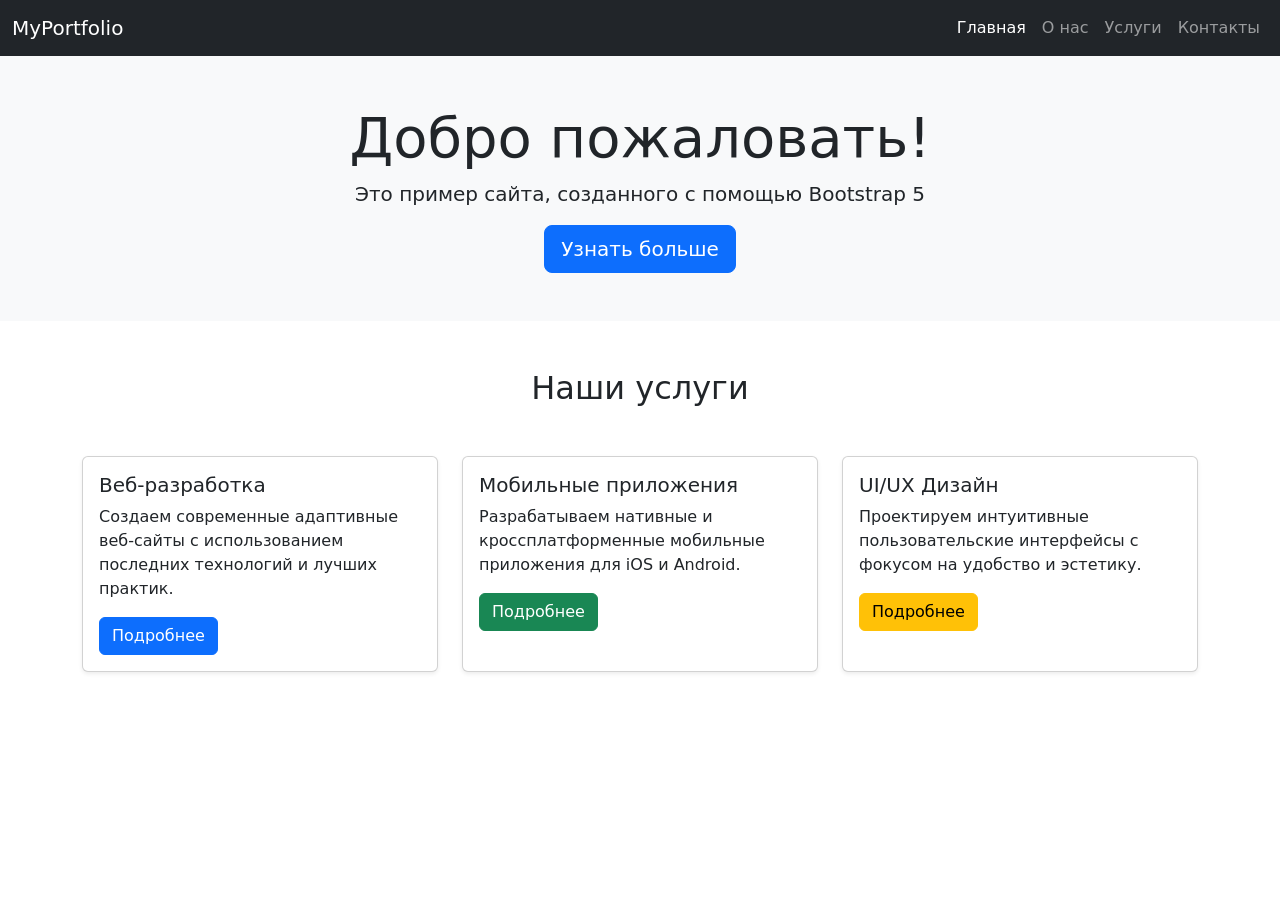
==== index.html @ 94fbfe16 "Step 5: Bootstrap cards component" ====
<!DOCTYPE html>
<html lang="ru">
<head>
    <meta charset="UTF-8">
    <meta name="viewport" content="width=device-width, initial-scale=1.0">
    <title>Bootstrap Lab - Леонтьев</title>
    
    <link href="https://cdn.jsdelivr.net/npm/bootstrap@5.3.8/dist/css/bootstrap.min.css" 
          rel="stylesheet" 
          integrity="sha384-sRlI4kxlLFvY47J16cr9ZwB07vP4J8+LH7qKQnuqkuIavNWLzeN8tE5YbujZqLJB" 
          crossorigin="anonymous" />

    <link rel="stylesheet" href="custom.css" />
</head>
<body>
    <nav class="navbar navbar-expand-lg navbar-dark bg-dark">
        <div class="container-fluid">
            <a class="navbar-brand" href="#">MyPortfolio</a>
          
            <button class="navbar-toggler" type="button" data-bs-toggle="collapse" 
                    data-bs-target="#navbarNav" aria-controls="navbarNav" 
                    aria-expanded="false" aria-label="Toggle navigation">
                <span class="navbar-toggler-icon"></span>
            </button>
            
            <div class="collapse navbar-collapse" id="navbarNav">
                <ul class="navbar-nav ms-auto">
                    <li class="nav-item">
                        <a class="nav-link active" href="#home">Главная</a>
                    </li>
                    <li class="nav-item">
                        <a class="nav-link" href="#about">О нас</a>
                    </li>
                    <li class="nav-item">
                        <a class="nav-link" href="#services">Услуги</a>
                    </li>
                    <li class="nav-item">
                        <a class="nav-link" href="#contact">Контакты</a>
                    </li>
                </ul>
            </div>
        </div>
    </nav>
    
    <div class="container-fluid bg-light py-5" id="home">
        <div class="container text-center">
            <h1 class="display-4">Добро пожаловать!</h1>
            <p class="lead">Это пример сайта, созданного с помощью Bootstrap 5</p>
            <button class="btn btn-primary btn-lg">Узнать больше</button>
        </div>
    </div>

    <div class="container my-5" id="services">
        <h2 class="text-center mb-5">Наши услуги</h2>
        <div class="row g-4">
            <div class="col-12 col-md-6 col-lg-4">
                <div class="card h-100 shadow-sm">
                    <div class="card-body">
                        <h5 class="card-title">Веб-разработка</h5>
                        <p class="card-text">
                            Создаем современные адаптивные веб-сайты с использованием последних технологий и лучших практик.
                        </p>
                        <a href="#" class="btn btn-primary">Подробнее</a>
                    </div>
                </div>
            </div>
            
            <div class="col-12 col-md-6 col-lg-4">
                <div class="card h-100 shadow-sm">
                    <div class="card-body">
                        <h5 class="card-title">Мобильные приложения</h5>
                        <p class="card-text">
                            Разрабатываем нативные и кроссплатформенные мобильные приложения для iOS и Android.
                        </p>
                        <a href="#" class="btn btn-success">Подробнее</a>
                    </div>
                </div>
            </div>
            
            <div class="col-12 col-md-6 col-lg-4">
                <div class="card h-100 shadow-sm">
                    <div class="card-body">
                        <h5 class="card-title">UI/UX Дизайн</h5>
                        <p class="card-text">
                            Проектируем интуитивные пользовательские интерфейсы с фокусом на удобство и эстетику.
                        </p>
                        <a href="#" class="btn btn-warning">Подробнее</a>
                    </div>
                </div>
            </div>
        </div>
    </div>

    <script src="https://cdn.jsdelivr.net/npm/bootstrap@5.3.8/dist/js/bootstrap.bundle.min.js" 
            integrity="sha384-FKyoEForCGlyvwx9Hj09JcYn3nv7wiPVlz7YyWJvWCxK/BmnVDxM+D2scQbITxI" 
            crossorigin="anonymous"></script>
</body>
</html>
---- custom.css ----
.card {
    transition: transform 0.3s ease;
}
.card:hover {
    transform: scale(1.05);
}
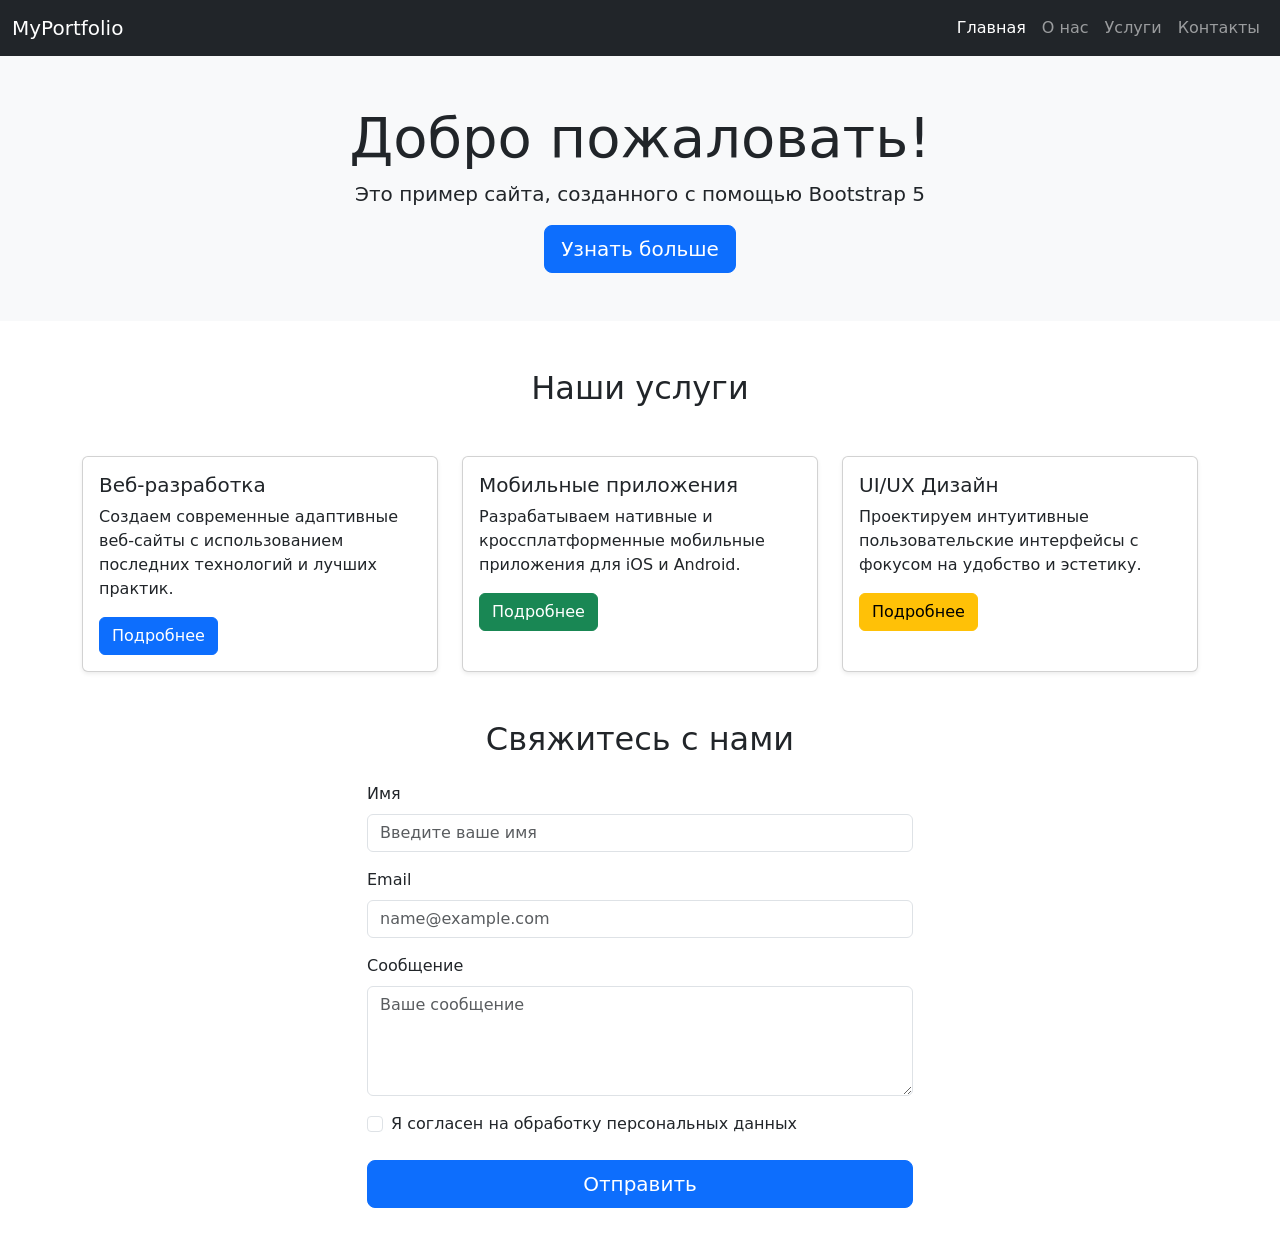
==== commit 8b4a7f63: "Step 6: Bootstrap forms with validation" ====
--- a/index.html
+++ b/index.html
@@ -9,14 +9,15 @@
           rel="stylesheet" 
           integrity="sha384-sRlI4kxlLFvY47J16cr9ZwB07vP4J8+LH7qKQnuqkuIavNWLzeN8tE5YbujZqLJB" 
           crossorigin="anonymous" />
-
+    
     <link rel="stylesheet" href="custom.css" />
 </head>
 <body>
+
     <nav class="navbar navbar-expand-lg navbar-dark bg-dark">
         <div class="container-fluid">
             <a class="navbar-brand" href="#">MyPortfolio</a>
-          
+            
             <button class="navbar-toggler" type="button" data-bs-toggle="collapse" 
                     data-bs-target="#navbarNav" aria-controls="navbarNav" 
                     aria-expanded="false" aria-label="Toggle navigation">
@@ -91,8 +92,78 @@
         </div>
     </div>
 
+    <div class="container my-5" id="contact">
+        <div class="row justify-content-center">
+            <div class="col-lg-6">
+                <h2 class="text-center mb-4">Свяжитесь с нами</h2>
+                <form id="contactForm" class="needs-validation" novalidate>
+                    <div class="mb-3">
+                        <label for="name" class="form-label">Имя</label>
+                        <input type="text" class="form-control" id="name" 
+                               placeholder="Введите ваше имя" required>
+                        <div class="invalid-feedback">
+                            Пожалуйста, введите ваше имя
+                        </div>
+                    </div>
+                    
+                    <div class="mb-3">
+                        <label for="email" class="form-label">Email</label>
+                        <input type="email" class="form-control" id="email" 
+                               placeholder="name@example.com" required>
+                        <div class="invalid-feedback">
+                            Пожалуйста, введите корректный email
+                        </div>
+                    </div>
+                    
+                    <div class="mb-3">
+                        <label for="message" class="form-label">Сообщение</label>
+                        <textarea class="form-control" id="message" rows="4" 
+                                  placeholder="Ваше сообщение" required></textarea>
+                        <div class="invalid-feedback">
+                            Пожалуйста, введите сообщение
+                        </div>
+                    </div>
+                    
+                    <div class="mb-4 form-check">
+                        <input type="checkbox" class="form-check-input" id="consent" required>
+                        <label class="form-check-label" for="consent">
+                            Я согласен на обработку персональных данных
+                        </label>
+                        <div class="invalid-feedback">
+                            Необходимо дать согласие
+                        </div>
+                    </div>
+
+                    <div class="d-grid">
+                        <button type="submit" class="btn btn-primary btn-lg">Отправить</button>
+                    </div>
+                </form>
+            </div>
+        </div>
+    </div>
+
     <script src="https://cdn.jsdelivr.net/npm/bootstrap@5.3.8/dist/js/bootstrap.bundle.min.js" 
             integrity="sha384-FKyoEForCGlyvwx9Hj09JcYn3nv7wiPVlz7YyWJvWCxK/BmnVDxM+D2scQbITxI" 
             crossorigin="anonymous"></script>
+    
+    <script>
+        (function() {
+            'use strict';
+            const form = document.getElementById('contactForm');
+            
+            form.addEventListener('submit', function(event) {
+                if (!form.checkValidity()) {
+                    event.preventDefault();
+                    event.stopPropagation();
+                } else {
+                    event.preventDefault();
+                    alert("Форма успешно отправлена!");
+                    form.reset();
+                    form.classList.remove("was-validated");
+                }
+                form.classList.add("was-validated");
+            }, false);
+        })();
+    </script>
 </body>
 </html>
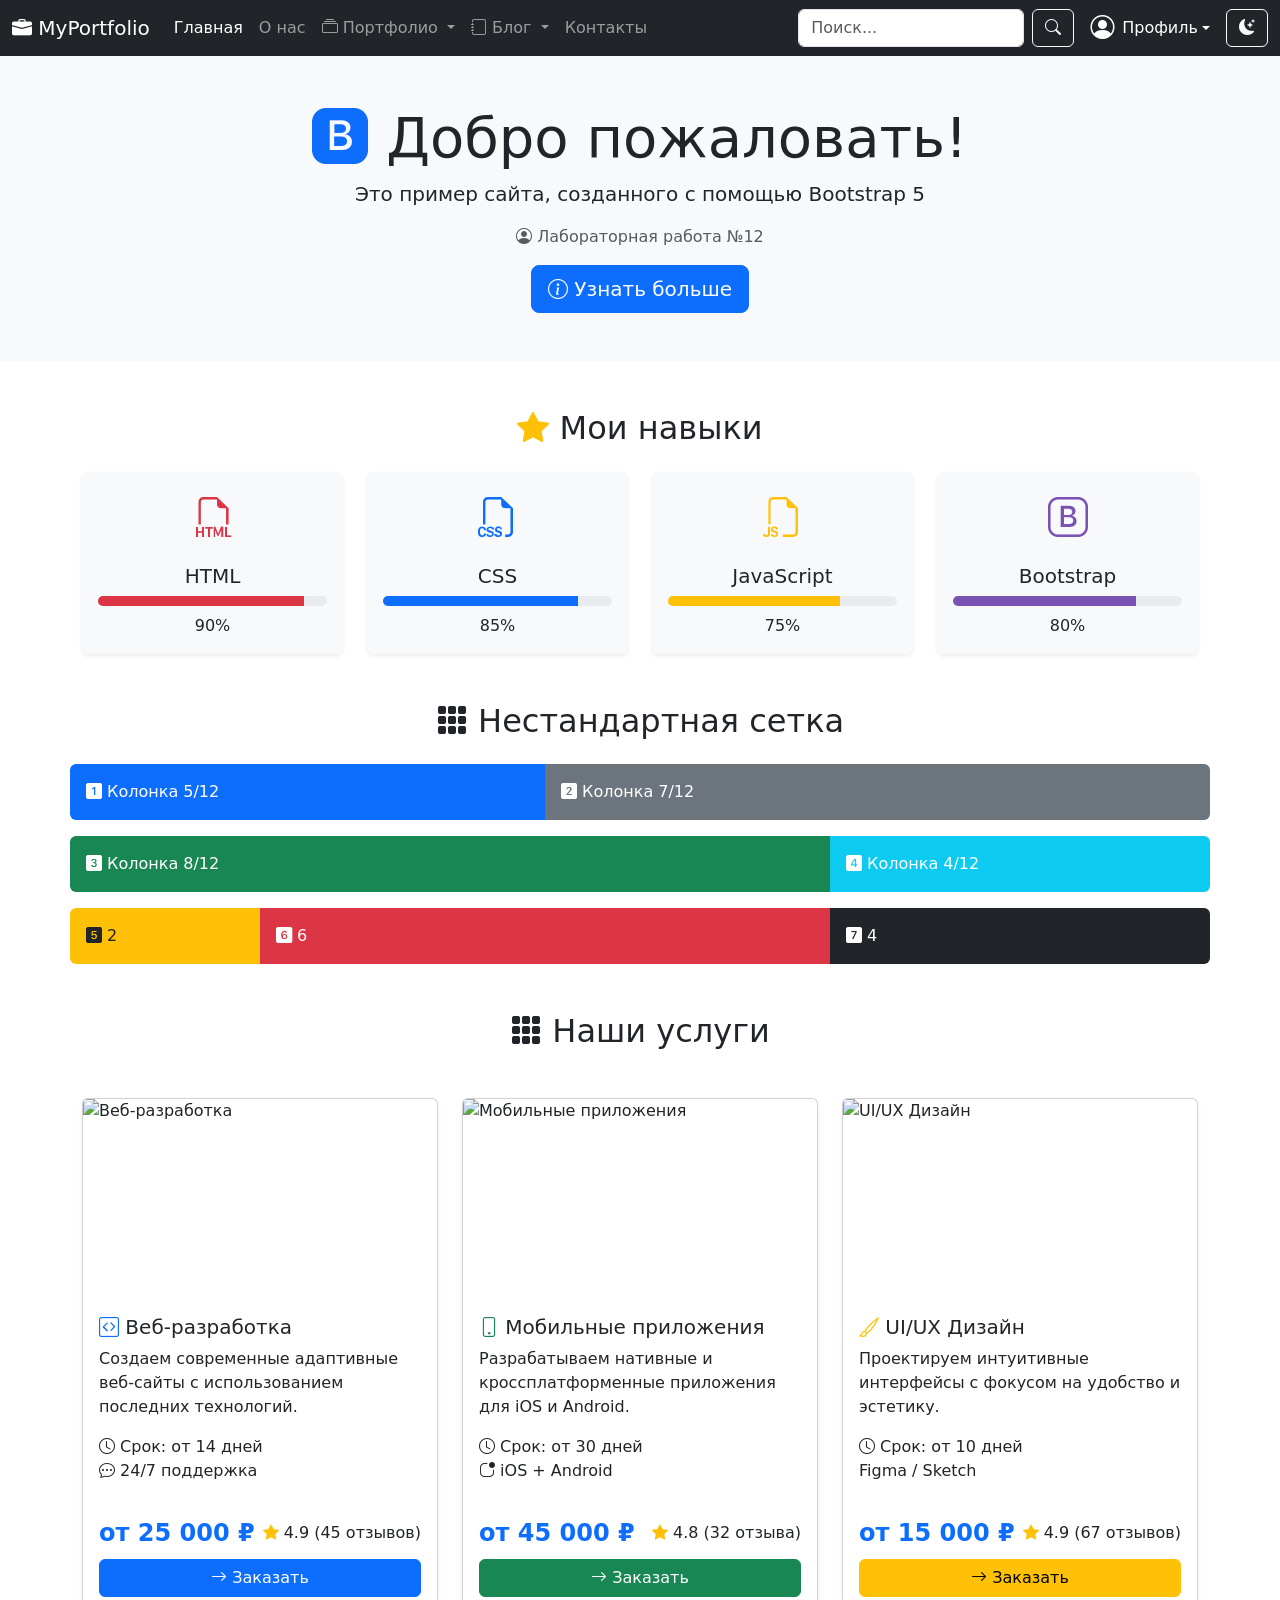
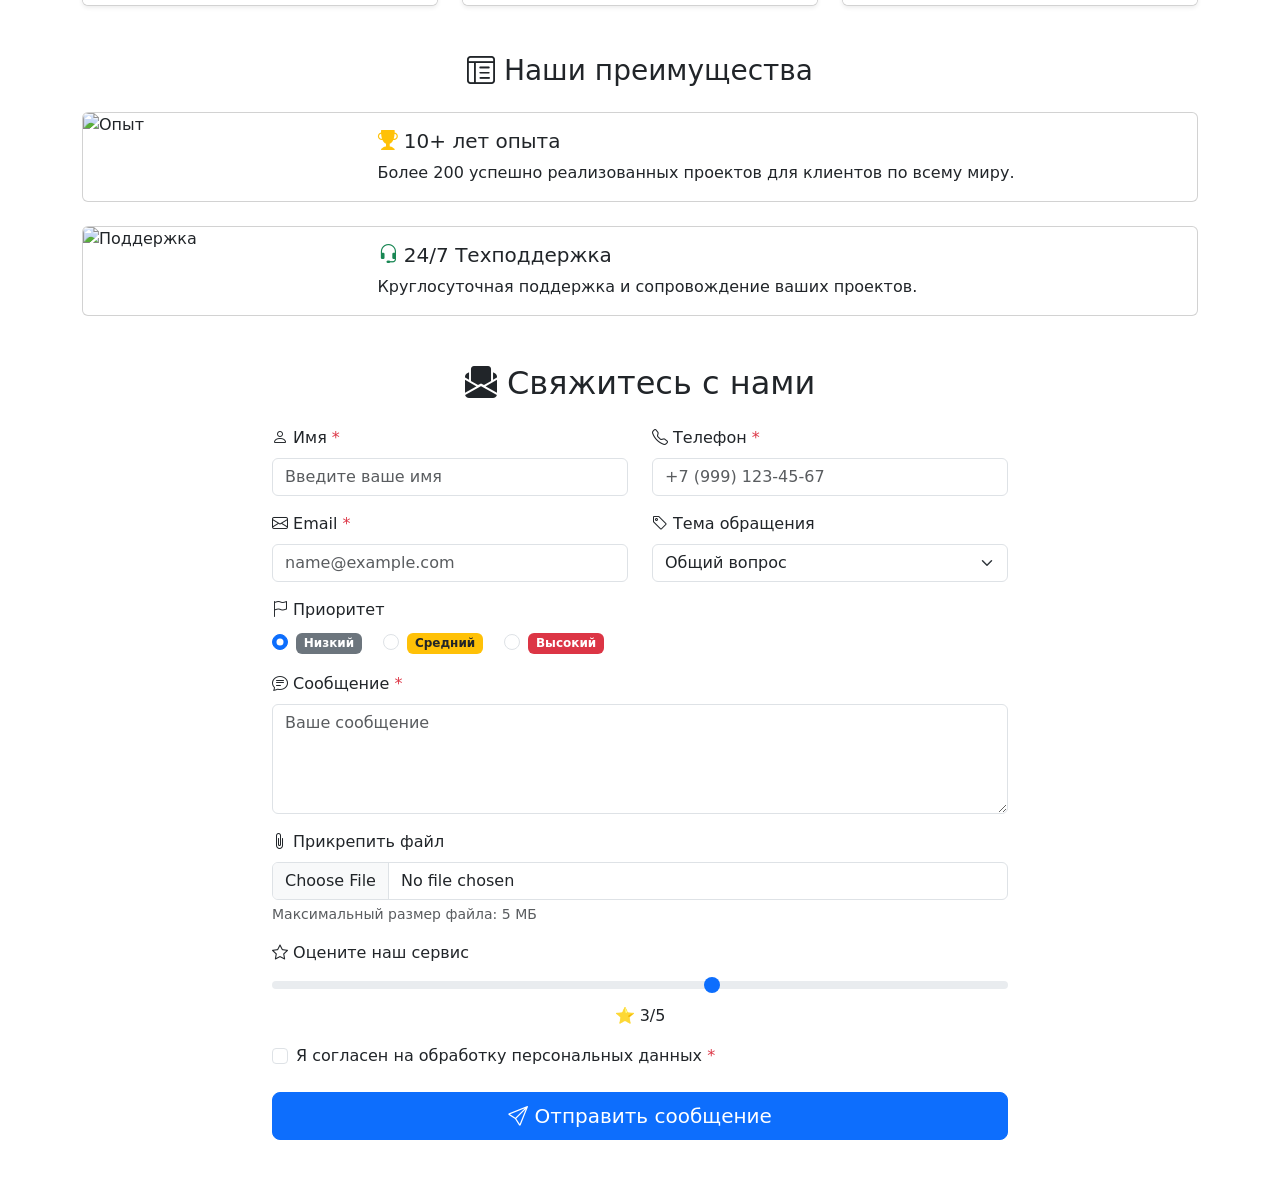
==== commit 8f06feff: "Completed Lab: Bootstrap 5 Framework" ====
--- a/index.html
+++ b/index.html
@@ -3,20 +3,25 @@
 <head>
     <meta charset="UTF-8">
     <meta name="viewport" content="width=device-width, initial-scale=1.0">
-    <title>Bootstrap Lab - Леонтьев</title>
+    <title>Bootstrap Lab </title>
     
     <link href="https://cdn.jsdelivr.net/npm/bootstrap@5.3.8/dist/css/bootstrap.min.css" 
           rel="stylesheet" 
           integrity="sha384-sRlI4kxlLFvY47J16cr9ZwB07vP4J8+LH7qKQnuqkuIavNWLzeN8tE5YbujZqLJB" 
           crossorigin="anonymous" />
     
+
+    <link rel="stylesheet" href="https://cdn.jsdelivr.net/npm/bootstrap-icons@1.11.3/font/bootstrap-icons.min.css">
+    
+
     <link rel="stylesheet" href="custom.css" />
 </head>
 <body>
-
     <nav class="navbar navbar-expand-lg navbar-dark bg-dark">
         <div class="container-fluid">
-            <a class="navbar-brand" href="#">MyPortfolio</a>
+            <a class="navbar-brand" href="#">
+                <i class="bi bi-briefcase-fill"></i> MyPortfolio
+            </a>
             
             <button class="navbar-toggler" type="button" data-bs-toggle="collapse" 
                     data-bs-target="#navbarNav" aria-controls="navbarNav" 
@@ -25,117 +30,451 @@
             </button>
             
             <div class="collapse navbar-collapse" id="navbarNav">
-                <ul class="navbar-nav ms-auto">
+                <ul class="navbar-nav me-auto">
                     <li class="nav-item">
                         <a class="nav-link active" href="#home">Главная</a>
                     </li>
                     <li class="nav-item">
                         <a class="nav-link" href="#about">О нас</a>
                     </li>
-                    <li class="nav-item">
-                        <a class="nav-link" href="#services">Услуги</a>
+                    
+                    <li class="nav-item dropdown">
+                        <a class="nav-link dropdown-toggle" href="#" id="portfolioDropdown" 
+                           role="button" data-bs-toggle="dropdown" aria-expanded="false">
+                            <i class="bi bi-collection"></i> Портфолио
+                        </a>
+                        <ul class="dropdown-menu" aria-labelledby="portfolioDropdown">
+                            <li><a class="dropdown-item" href="#"><i class="bi bi-browser-chrome"></i> Веб-сайты</a></li>
+                            <li><a class="dropdown-item" href="#"><i class="bi bi-phone"></i> Приложения</a></li>
+                            <li><a class="dropdown-item" href="#"><i class="bi bi-palette"></i> Дизайн</a></li>
+                        </ul>
                     </li>
+
+                    <li class="nav-item dropdown">
+                        <a class="nav-link dropdown-toggle" href="#" id="blogDropdown" 
+                           role="button" data-bs-toggle="dropdown" aria-expanded="false">
+                            <i class="bi bi-journal"></i> Блог
+                        </a>
+                        <ul class="dropdown-menu" aria-labelledby="blogDropdown">
+                            <li><a class="dropdown-item" href="#"><i class="bi bi-newspaper"></i> Новости</a></li>
+                            <li><a class="dropdown-item" href="#"><i class="bi bi-file-text"></i> Статьи</a></li>
+                            <li><a class="dropdown-item" href="#"><i class="bi bi-youtube"></i> Туториалы</a></li>
+                        </ul>
+                    </li>
+                    
                     <li class="nav-item">
                         <a class="nav-link" href="#contact">Контакты</a>
                     </li>
                 </ul>
+                
+                <form class="d-flex me-3" role="search">
+                    <input class="form-control me-2" type="search" placeholder="Поиск..." aria-label="Search">
+                    <button class="btn btn-outline-light" type="submit">
+                        <i class="bi bi-search"></i>
+                    </button>
+                </form>
+                
+                <div class="dropdown">
+                    <a href="#" class="d-flex align-items-center text-white text-decoration-none dropdown-toggle" 
+                       data-bs-toggle="dropdown" aria-expanded="false">
+                        <i class="bi bi-person-circle fs-4"></i>
+                        <span class="ms-2">Профиль</span>
+                    </a>
+                    <ul class="dropdown-menu dropdown-menu-end">
+                        <li><a class="dropdown-item" href="#"><i class="bi bi-person"></i> Мой профиль</a></li>
+                        <li><a class="dropdown-item" href="#"><i class="bi bi-gear"></i> Настройки</a></li>
+                        <li><hr class="dropdown-divider"></li>
+                        <li><a class="dropdown-item" href="#"><i class="bi bi-box-arrow-right"></i> Выход</a></li>
+                    </ul>
+                </div>
+                
+                <button id="themeToggle" class="btn btn-outline-light ms-3">
+                    <i class="bi bi-moon-stars-fill"></i>
+                </button>
             </div>
         </div>
     </nav>
     
     <div class="container-fluid bg-light py-5" id="home">
         <div class="container text-center">
-            <h1 class="display-4">Добро пожаловать!</h1>
+            <h1 class="display-4">
+                <i class="bi bi-bootstrap-fill text-primary"></i> 
+                Добро пожаловать!
+            </h1>
             <p class="lead">Это пример сайта, созданного с помощью Bootstrap 5</p>
-            <button class="btn btn-primary btn-lg">Узнать больше</button>
+            <p class="text-muted">
+                <i class="bi bi-person-circle"></i> 
+                Лабораторная работа №12
+            </p>
+            <button class="btn btn-primary btn-lg">
+                <i class="bi bi-info-circle"></i> Узнать больше
+            </button>
         </div>
     </div>
 
+    <div class="container my-5">
+        <h2 class="text-center mb-4">
+            <i class="bi bi-star-fill text-warning"></i> 
+            Мои навыки
+        </h2>
+        <div class="row text-center g-4">
+            <div class="col-12 col-sm-6 col-md-3">
+                <div class="card h-100 shadow-sm border-0 bg-light">
+                    <div class="card-body">
+                        <i class="bi bi-filetype-html fs-1 text-danger"></i>
+                        <h5 class="card-title mt-3">HTML</h5>
+                        <div class="progress mb-2" style="height: 10px;">
+                            <div class="progress-bar bg-danger" style="width: 90%"></div>
+                        </div>
+                        <p class="card-text">90%</p>
+                    </div>
+                </div>
+            </div>
+            <div class="col-12 col-sm-6 col-md-3">
+                <div class="card h-100 shadow-sm border-0 bg-light">
+                    <div class="card-body">
+                        <i class="bi bi-filetype-css fs-1 text-primary"></i>
+                        <h5 class="card-title mt-3">CSS</h5>
+                        <div class="progress mb-2" style="height: 10px;">
+                            <div class="progress-bar bg-primary" style="width: 85%"></div>
+                        </div>
+                        <p class="card-text">85%</p>
+                    </div>
+                </div>
+            </div>
+            <div class="col-12 col-sm-6 col-md-3">
+                <div class="card h-100 shadow-sm border-0 bg-light">
+                    <div class="card-body">
+                        <i class="bi bi-filetype-js fs-1 text-warning"></i>
+                        <h5 class="card-title mt-3">JavaScript</h5>
+                        <div class="progress mb-2" style="height: 10px;">
+                            <div class="progress-bar bg-warning" style="width: 75%"></div>
+                        </div>
+                        <p class="card-text">75%</p>
+                    </div>
+                </div>
+            </div>
+            <div class="col-12 col-sm-6 col-md-3">
+                <div class="card h-100 shadow-sm border-0 bg-light">
+                    <div class="card-body">
+                        <i class="bi bi-bootstrap fs-1" style="color: #7952b3;"></i>
+                        <h5 class="card-title mt-3">Bootstrap</h5>
+                        <div class="progress mb-2" style="height: 10px;">
+                            <div class="progress-bar" style="width: 80%; background-color: #7952b3;"></div>
+                        </div>
+                        <p class="card-text">80%</p>
+                    </div>
+                </div>
+            </div>
+        </div>
+    </div>
+
+    <div class="container my-5">
+        <h2 class="text-center mb-4">
+            <i class="bi bi-grid-3x3-gap-fill"></i> 
+            Нестандартная сетка
+        </h2>
+        
+        <div class="row mb-3">
+            <div class="col-5 bg-primary text-white p-3 rounded-start">
+                <i class="bi bi-1-square-fill"></i> Колонка 5/12
+            </div>
+            <div class="col-7 bg-secondary text-white p-3 rounded-end">
+                <i class="bi bi-2-square-fill"></i> Колонка 7/12
+            </div>
+        </div>
+        
+        <div class="row mb-3">
+            <div class="col-8 bg-success text-white p-3 rounded-start">
+                <i class="bi bi-3-square-fill"></i> Колонка 8/12
+            </div>
+            <div class="col-4 bg-info text-white p-3 rounded-end">
+                <i class="bi bi-4-square-fill"></i> Колонка 4/12
+            </div>
+        </div>
+        
+        <div class="row">
+            <div class="col-2 bg-warning text-dark p-3 rounded-start">
+                <i class="bi bi-5-square-fill"></i> 2
+            </div>
+            <div class="col-6 bg-danger text-white p-3">
+                <i class="bi bi-6-square-fill"></i> 6
+            </div>
+            <div class="col-4 bg-dark text-white p-3 rounded-end">
+                <i class="bi bi-7-square-fill"></i> 4
+            </div>
+        </div>
+    </div>
+
     <div class="container my-5" id="services">
-        <h2 class="text-center mb-5">Наши услуги</h2>
+        <h2 class="text-center mb-5">
+            <i class="bi bi-grid-3x3-gap-fill"></i> Наши услуги
+        </h2>
         <div class="row g-4">
             <div class="col-12 col-md-6 col-lg-4">
-                <div class="card h-100 shadow-sm">
-                    <div class="card-body">
-                        <h5 class="card-title">Веб-разработка</h5>
+                <div class="card h-100 shadow-sm hover-card">
+                    <img src="https://placeholder.apptor.studio/400/200/webdev.png" 
+                         class="card-img-top zoom-img" 
+                         alt="Веб-разработка">
+                    <div class="card-body">
+                        <h5 class="card-title">
+                            <i class="bi bi-code-square text-primary"></i> Веб-разработка
+                        </h5>
                         <p class="card-text">
-                            Создаем современные адаптивные веб-сайты с использованием последних технологий и лучших практик.
+                            Создаем современные адаптивные веб-сайты с использованием последних технологий.
                         </p>
-                        <a href="#" class="btn btn-primary">Подробнее</a>
+                        <div class="mb-2">
+                            <i class="bi bi-clock"></i> Срок: от 14 дней
+                            <br>
+                            <i class="bi bi-chat-dots"></i> 24/7 поддержка
+                        </div>
+                    </div>
+                    <div class="card-footer bg-white border-top-0">
+                        <div class="d-flex justify-content-between align-items-center">
+                            <span class="fs-4 fw-bold text-primary">от 25 000 ₽</span>
+                            <span><i class="bi bi-star-fill text-warning"></i> 4.9 (45 отзывов)</span>
+                        </div>
+                        <button class="btn btn-primary w-100 mt-2">
+                            <i class="bi bi-arrow-right"></i> Заказать
+                        </button>
                     </div>
                 </div>
             </div>
             
             <div class="col-12 col-md-6 col-lg-4">
-                <div class="card h-100 shadow-sm">
-                    <div class="card-body">
-                        <h5 class="card-title">Мобильные приложения</h5>
+                <div class="card h-100 shadow-sm hover-card">
+                    <img src="https://placeholder.apptor.studio/400/200/mobile.png" 
+                         class="card-img-top zoom-img" 
+                         alt="Мобильные приложения">
+                    <div class="card-body">
+                        <h5 class="card-title">
+                            <i class="bi bi-phone text-success"></i> Мобильные приложения
+                        </h5>
                         <p class="card-text">
-                            Разрабатываем нативные и кроссплатформенные мобильные приложения для iOS и Android.
+                            Разрабатываем нативные и кроссплатформенные приложения для iOS и Android.
                         </p>
-                        <a href="#" class="btn btn-success">Подробнее</a>
+                        <div class="mb-2">
+                            <i class="bi bi-clock"></i> Срок: от 30 дней
+                            <br>
+                            <i class="bi bi-app-indicator"></i> iOS + Android
+                        </div>
+                    </div>
+                    <div class="card-footer bg-white border-top-0">
+                        <div class="d-flex justify-content-between align-items-center">
+                            <span class="fs-4 fw-bold text-primary">от 45 000 ₽</span>
+                            <span><i class="bi bi-star-fill text-warning"></i> 4.8 (32 отзыва)</span>
+                        </div>
+                        <button class="btn btn-success w-100 mt-2">
+                            <i class="bi bi-arrow-right"></i> Заказать
+                        </button>
                     </div>
                 </div>
             </div>
             
             <div class="col-12 col-md-6 col-lg-4">
-                <div class="card h-100 shadow-sm">
-                    <div class="card-body">
-                        <h5 class="card-title">UI/UX Дизайн</h5>
+                <div class="card h-100 shadow-sm hover-card">
+                    <img src="https://placeholder.apptor.studio/400/200/design.png" 
+                         class="card-img-top zoom-img" 
+                         alt="UI/UX Дизайн">
+                    <div class="card-body">
+                        <h5 class="card-title">
+                            <i class="bi bi-brush text-warning"></i> UI/UX Дизайн
+                        </h5>
                         <p class="card-text">
-                            Проектируем интуитивные пользовательские интерфейсы с фокусом на удобство и эстетику.
+                            Проектируем интуитивные интерфейсы с фокусом на удобство и эстетику.
                         </p>
-                        <a href="#" class="btn btn-warning">Подробнее</a>
+                        <div class="mb-2">
+                            <i class="bi bi-clock"></i> Срок: от 10 дней
+                            <br>
+                            <i class="bi bi-figma"></i> Figma / Sketch
+                        </div>
+                    </div>
+                    <div class="card-footer bg-white border-top-0">
+                        <div class="d-flex justify-content-between align-items-center">
+                            <span class="fs-4 fw-bold text-primary">от 15 000 ₽</span>
+                            <span><i class="bi bi-star-fill text-warning"></i> 4.9 (67 отзывов)</span>
+                        </div>
+                        <button class="btn btn-warning w-100 mt-2">
+                            <i class="bi bi-arrow-right"></i> Заказать
+                        </button>
                     </div>
                 </div>
             </div>
         </div>
     </div>
-
+    
+    <div class="container my-5">
+        <h3 class="text-center mb-4">
+            <i class="bi bi-layout-text-window-reverse"></i> Наши преимущества
+        </h3>
+        <div class="row g-4">
+            <div class="col-12">
+                <div class="card horizontal-card">
+                    <div class="row g-0">
+                        <div class="col-md-3">
+                            <img src="https://placeholder.apptor.studio/300/200/experience.png" 
+                                 class="img-fluid rounded-start h-100 object-fit-cover" 
+                                 alt="Опыт"
+                                 style="object-fit: cover; height: 100%;">
+                        </div>
+                        <div class="col-md-9">
+                            <div class="card-body">
+                                <h5 class="card-title"><i class="bi bi-trophy-fill text-warning"></i> 10+ лет опыта</h5>
+                                <p class="card-text">Более 200 успешно реализованных проектов для клиентов по всему миру.</p>
+                            </div>
+                        </div>
+                    </div>
+                </div>
+            </div>
+            <div class="col-12">
+                <div class="card horizontal-card">
+                    <div class="row g-0">
+                        <div class="col-md-3">
+                            <img src="https://placeholder.apptor.studio/300/200/support.png" 
+                                 class="img-fluid rounded-start h-100 object-fit-cover" 
+                                 alt="Поддержка"
+                                 style="object-fit: cover; height: 100%;">
+                        </div>
+                        <div class="col-md-9">
+                            <div class="card-body">
+                                <h5 class="card-title"><i class="bi bi-headset text-success"></i> 24/7 Техподдержка</h5>
+                                <p class="card-text">Круглосуточная поддержка и сопровождение ваших проектов.</p>
+                            </div>
+                        </div>
+                    </div>
+                </div>
+            </div>
+        </div>
+    </div>
     <div class="container my-5" id="contact">
         <div class="row justify-content-center">
-            <div class="col-lg-6">
-                <h2 class="text-center mb-4">Свяжитесь с нами</h2>
+            <div class="col-lg-8">
+                <h2 class="text-center mb-4">
+                    <i class="bi bi-envelope-paper-fill"></i> Свяжитесь с нами
+                </h2>
                 <form id="contactForm" class="needs-validation" novalidate>
+                    <div class="row">
+                        <div class="col-md-6 mb-3">
+                            <label for="name" class="form-label">
+                                <i class="bi bi-person"></i> Имя <span class="text-danger">*</span>
+                            </label>
+                            <input type="text" class="form-control" id="name" 
+                                   placeholder="Введите ваше имя" required>
+                            <div class="invalid-feedback" id="nameError">
+                                Имя должно содержать не менее 2 символов
+                            </div>
+                        </div>
+                        
+                        <div class="col-md-6 mb-3">
+                            <label for="phone" class="form-label">
+                                <i class="bi bi-telephone"></i> Телефон <span class="text-danger">*</span>
+                            </label>
+                            <input type="tel" class="form-control" id="phone" 
+                                   placeholder="+7 (999) 123-45-67" required>
+                            <div class="invalid-feedback" id="phoneError">
+                                Введите корректный номер телефона
+                            </div>
+                        </div>
+                    </div>
+                    
+                    <div class="row">
+                        <div class="col-md-6 mb-3">
+                            <label for="email" class="form-label">
+                                <i class="bi bi-envelope"></i> Email <span class="text-danger">*</span>
+                            </label>
+                            <input type="email" class="form-control" id="email" 
+                                   placeholder="name@example.com" required>
+                            <div class="invalid-feedback">
+                                Пожалуйста, введите корректный email
+                            </div>
+                        </div>
+                        
+                        <div class="col-md-6 mb-3">
+                            <label for="topic" class="form-label">
+                                <i class="bi bi-tag"></i> Тема обращения
+                            </label>
+                            <select class="form-select" id="topic">
+                                <option value="general">Общий вопрос</option>
+                                <option value="services">Услуги</option>
+                                <option value="support">Техподдержка</option>
+                                <option value="partnership">Сотрудничество</option>
+                            </select>
+                        </div>
+                    </div>
+                    
                     <div class="mb-3">
-                        <label for="name" class="form-label">Имя</label>
-                        <input type="text" class="form-control" id="name" 
-                               placeholder="Введите ваше имя" required>
-                        <div class="invalid-feedback">
-                            Пожалуйста, введите ваше имя
+                        <label class="form-label">
+                            <i class="bi bi-flag"></i> Приоритет
+                        </label>
+                        <div>
+                            <div class="form-check form-check-inline">
+                                <input class="form-check-input" type="radio" name="priority" 
+                                       id="priorityLow" value="low" checked>
+                                <label class="form-check-label" for="priorityLow">
+                                    <span class="badge bg-secondary">Низкий</span>
+                                </label>
+                            </div>
+                            <div class="form-check form-check-inline">
+                                <input class="form-check-input" type="radio" name="priority" 
+                                       id="priorityMedium" value="medium">
+                                <label class="form-check-label" for="priorityMedium">
+                                    <span class="badge bg-warning text-dark">Средний</span>
+                                </label>
+                            </div>
+                            <div class="form-check form-check-inline">
+                                <input class="form-check-input" type="radio" name="priority" 
+                                       id="priorityHigh" value="high">
+                                <label class="form-check-label" for="priorityHigh">
+                                    <span class="badge bg-danger">Высокий</span>
+                                </label>
+                            </div>
                         </div>
                     </div>
                     
                     <div class="mb-3">
-                        <label for="email" class="form-label">Email</label>
-                        <input type="email" class="form-control" id="email" 
-                               placeholder="name@example.com" required>
-                        <div class="invalid-feedback">
-                            Пожалуйста, введите корректный email
-                        </div>
-                    </div>
-                    
-                    <div class="mb-3">
-                        <label for="message" class="form-label">Сообщение</label>
+                        <label for="message" class="form-label">
+                            <i class="bi bi-chat-text"></i> Сообщение <span class="text-danger">*</span>
+                        </label>
                         <textarea class="form-control" id="message" rows="4" 
                                   placeholder="Ваше сообщение" required></textarea>
-                        <div class="invalid-feedback">
-                            Пожалуйста, введите сообщение
-                        </div>
+                        <div class="invalid-feedback" id="messageError">
+                            Пожалуйста, введите сообщение (не менее 10 символов)
+                        </div>
+                    </div>
+                    
+                    <div class="mb-3">
+                        <label for="file" class="form-label">
+                            <i class="bi bi-paperclip"></i> Прикрепить файл
+                        </label>
+                        <input type="file" class="form-control" id="file" accept=".jpg,.png,.pdf,.doc,.docx">
+                        <div class="form-text">Максимальный размер файла: 5 МБ</div>
+                        <div class="invalid-feedback" id="fileError">
+                            Файл слишком большой (макс. 5 МБ)
+                        </div>
+                    </div>
+                    
+                    <div class="mb-3">
+                        <label for="rating" class="form-label">
+                            <i class="bi bi-star"></i> Оцените наш сервис
+                        </label>
+                        <input type="range" class="form-range" id="rating" min="0" max="5" step="1" value="3">
+                        <div class="text-center" id="ratingValue">⭐ 3/5</div>
                     </div>
                     
                     <div class="mb-4 form-check">
                         <input type="checkbox" class="form-check-input" id="consent" required>
                         <label class="form-check-label" for="consent">
-                            Я согласен на обработку персональных данных
+                            Я согласен на обработку персональных данных <span class="text-danger">*</span>
                         </label>
                         <div class="invalid-feedback">
                             Необходимо дать согласие
                         </div>
                     </div>
-
+                    
                     <div class="d-grid">
-                        <button type="submit" class="btn btn-primary btn-lg">Отправить</button>
+                        <button type="submit" class="btn btn-primary btn-lg">
+                            <i class="bi bi-send"></i> Отправить сообщение
+                        </button>
                     </div>
                 </form>
             </div>
@@ -146,20 +485,95 @@
             integrity="sha384-FKyoEForCGlyvwx9Hj09JcYn3nv7wiPVlz7YyWJvWCxK/BmnVDxM+D2scQbITxI" 
             crossorigin="anonymous"></script>
     
+
     <script>
+
+        const themeToggle = document.getElementById('themeToggle');
+        const navbar = document.querySelector('.navbar');
+        
+        if (themeToggle) {
+            themeToggle.addEventListener('click', function() {
+                if (navbar.classList.contains('bg-dark')) {
+                    navbar.classList.remove('bg-dark', 'navbar-dark');
+                    navbar.classList.add('bg-light', 'navbar-light');
+                    themeToggle.innerHTML = '<i class="bi bi-sun-fill"></i>';
+                } else {
+                    navbar.classList.remove('bg-light', 'navbar-light');
+                    navbar.classList.add('bg-dark', 'navbar-dark');
+                    themeToggle.innerHTML = '<i class="bi bi-moon-stars-fill"></i>';
+                }
+            });
+        }
+        
+        const ratingInput = document.getElementById('rating');
+        const ratingValue = document.getElementById('ratingValue');
+        
+        if (ratingInput && ratingValue) {
+            ratingInput.addEventListener('input', function() {
+                const stars = '⭐'.repeat(this.value);
+                ratingValue.textContent = `${stars} ${this.value}/5`;
+            });
+        }
+        
         (function() {
             'use strict';
             const form = document.getElementById('contactForm');
             
+            if (!form) return;
+            
+            const nameInput = document.getElementById('name');
+            const phoneInput = document.getElementById('phone');
+            const messageInput = document.getElementById('message');
+            const fileInput = document.getElementById('file');
+            
+            if (nameInput) {
+                nameInput.addEventListener('input', function() {
+                    if (this.value.length >= 2) {
+                        this.classList.remove('is-invalid');
+                        const nameError = document.getElementById('nameError');
+                        if (nameError) nameError.style.display = 'none';
+                    } else if (this.value.length > 0) {
+                        this.classList.add('is-invalid');
+                        const nameError = document.getElementById('nameError');
+                        if (nameError) nameError.style.display = 'block';
+                    }
+                });
+            }
+            
+            
+            
             form.addEventListener('submit', function(event) {
-                if (!form.checkValidity()) {
+            
+                let isValid = true;
+                
+                if (nameInput && nameInput.value.length < 2) {
+                    nameInput.classList.add('is-invalid');
+                    isValid = false;
+                }
+                
+                const phoneRegex = /^[\+\d\s\(\)-]{10,}$/;
+                if (phoneInput && !phoneRegex.test(phoneInput.value)) {
+                    phoneInput.classList.add('is-invalid');
+                    isValid = false;
+                }
+                
+                if (messageInput && messageInput.value.length < 10) {
+                    messageInput.classList.add('is-invalid');
+                    isValid = false;
+                }
+                
+                if (!form.checkValidity() || !isValid) {
                     event.preventDefault();
                     event.stopPropagation();
                 } else {
                     event.preventDefault();
-                    alert("Форма успешно отправлена!");
+                    alert("✓ Форма успешно отправлена!\n\nСпасибо за обращение. Мы свяжемся с вами в ближайшее время.");
                     form.reset();
                     form.classList.remove("was-validated");
+                    
+                    
+                    const invalidInputs = form.querySelectorAll('.is-invalid');
+                    invalidInputs.forEach(input => input.classList.remove('is-invalid'));
                 }
                 form.classList.add("was-validated");
             }, false);
--- a/custom.css
+++ b/custom.css
@@ -1,6 +1,62 @@
-.card {
+.hover-card {
+    transition: transform 0.3s ease, box-shadow 0.3s ease;
+}
+
+.hover-card:hover {
+    transform: translateY(-8px);
+    box-shadow: 0 15px 30px rgba(0, 0, 0, 0.15) !important;
+}
+
+
+.zoom-img {
     transition: transform 0.3s ease;
 }
-.card:hover {
+
+.hover-card:hover .zoom-img {
     transform: scale(1.05);
+}
+
+.horizontal-card {
+    transition: transform 0.3s ease, box-shadow 0.3s ease;
+}
+
+.horizontal-card:hover {
+    transform: translateX(5px);
+    box-shadow: 0 10px 25px rgba(0, 0, 0, 0.1);
+}
+
+.form-control:focus, .form-select:focus {
+    border-color: #7952b3;
+    box-shadow: 0 0 0 0.25rem rgba(121, 82, 179, 0.25);
+}
+
+.btn {
+    transition: all 0.2s ease;
+}
+
+.btn:hover {
+    transform: translateY(-2px);
+}
+
+.btn:active {
+    transform: translateY(0);
+}
+
+.progress {
+    border-radius: 10px;
+    overflow: hidden;
+}
+
+.card-img-top {
+    height: 200px;
+    object-fit: cover;
+}
+
+.navbar {
+    transition: all 0.3s ease;
+}
+
+.card-footer {
+    background-color: transparent;
+    border-top: 1px solid rgba(0, 0, 0, 0.05);
 }
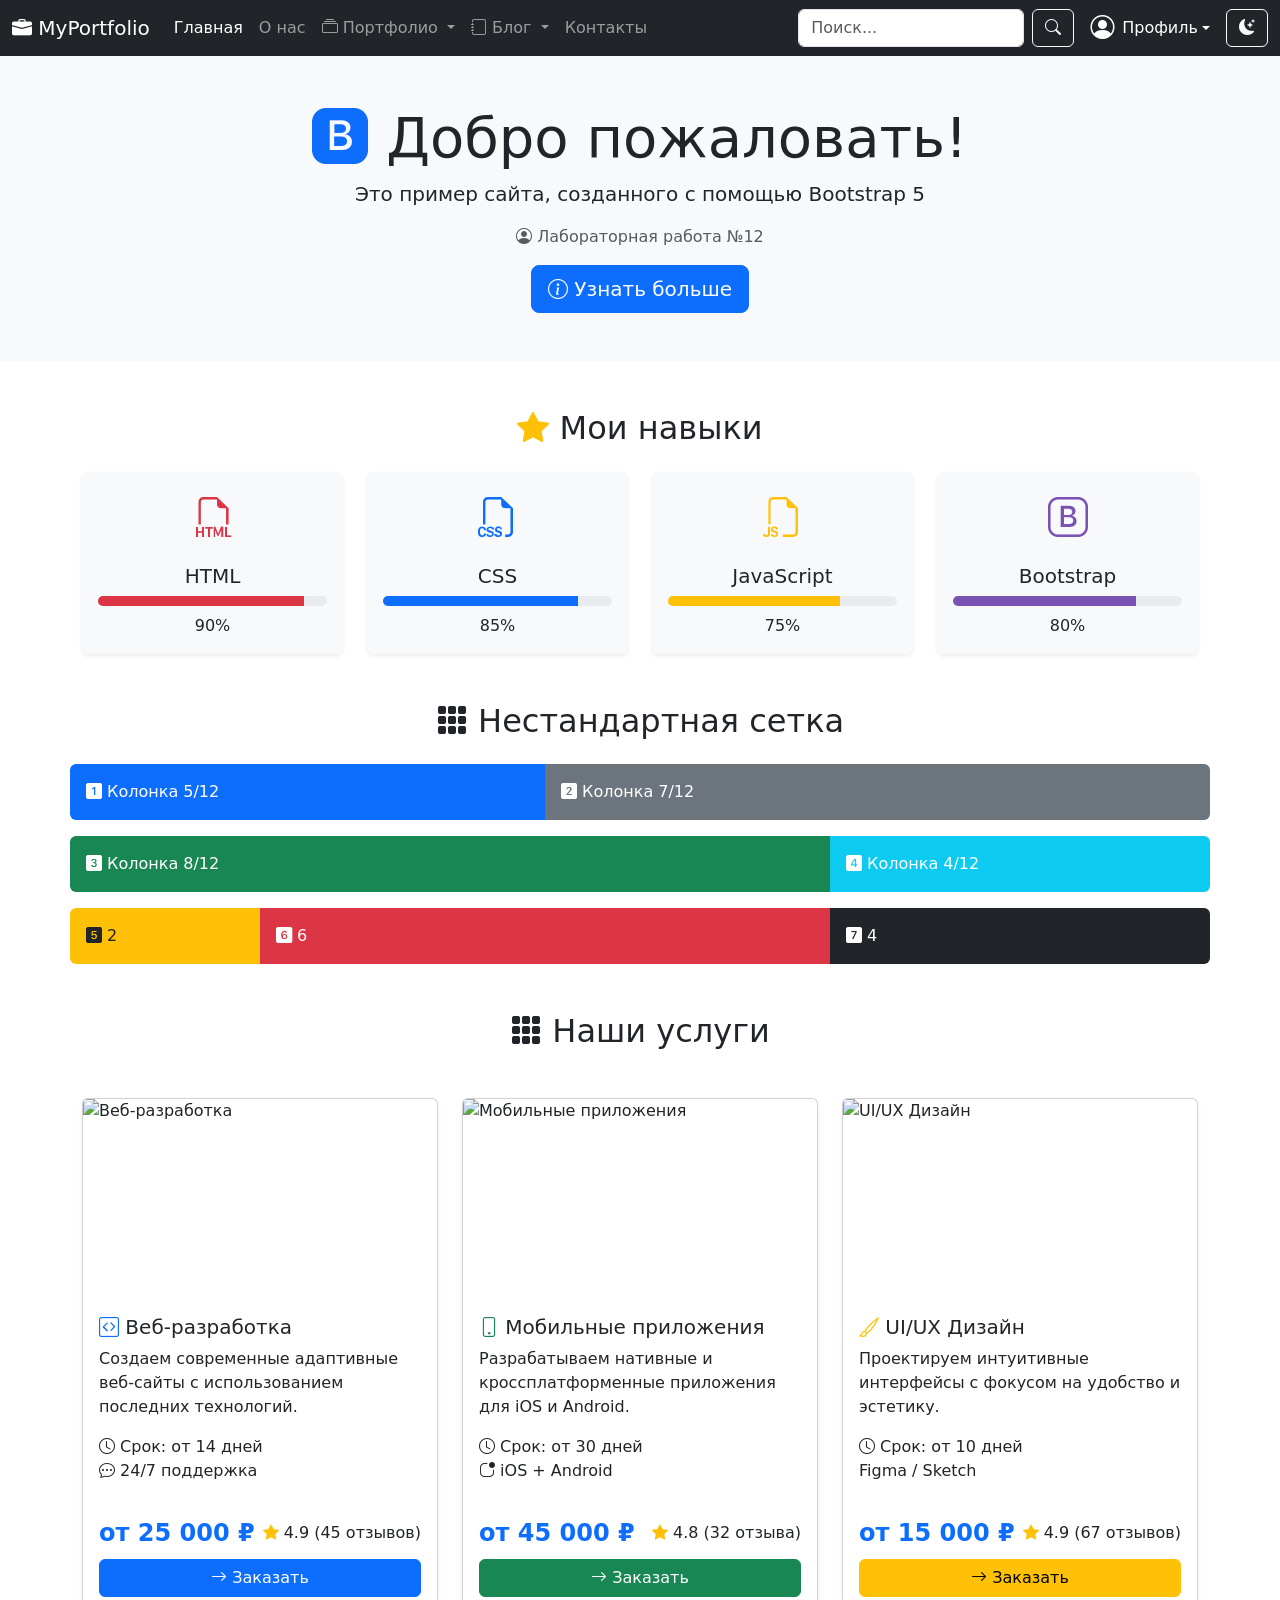
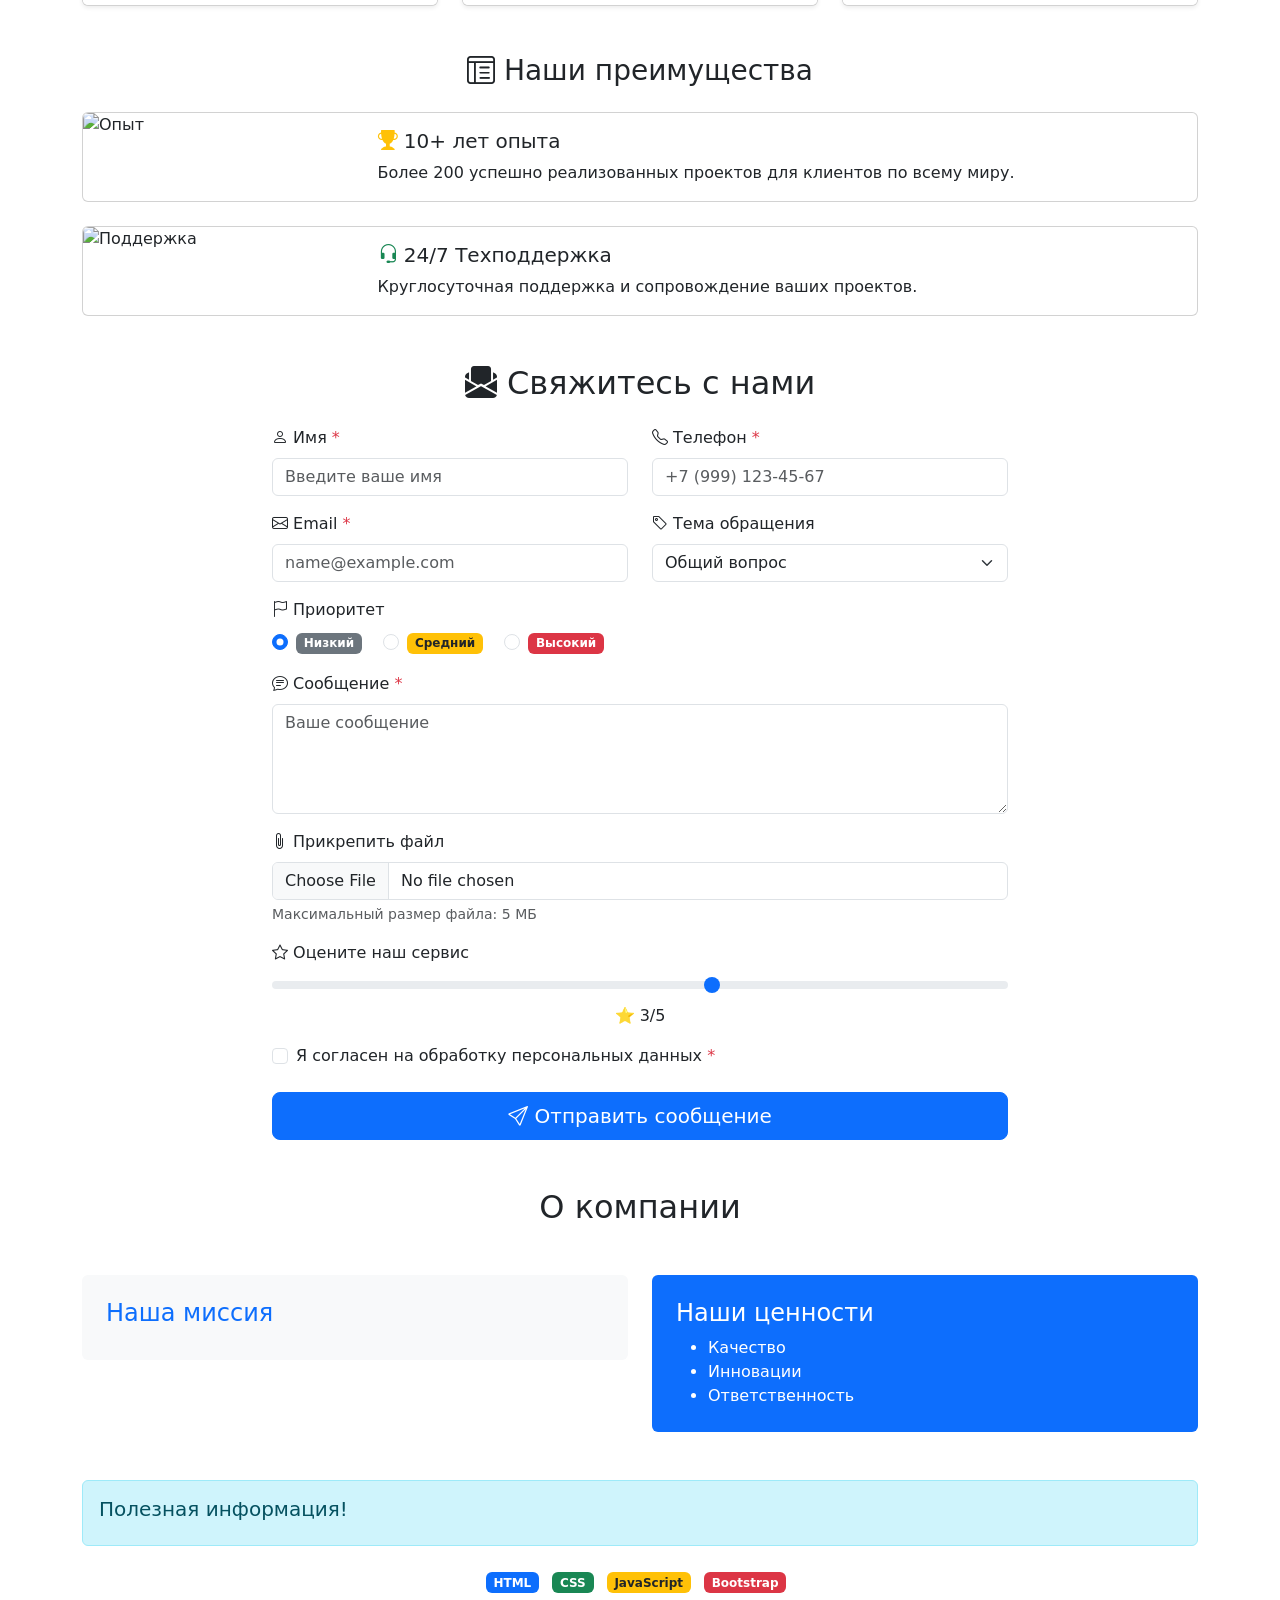
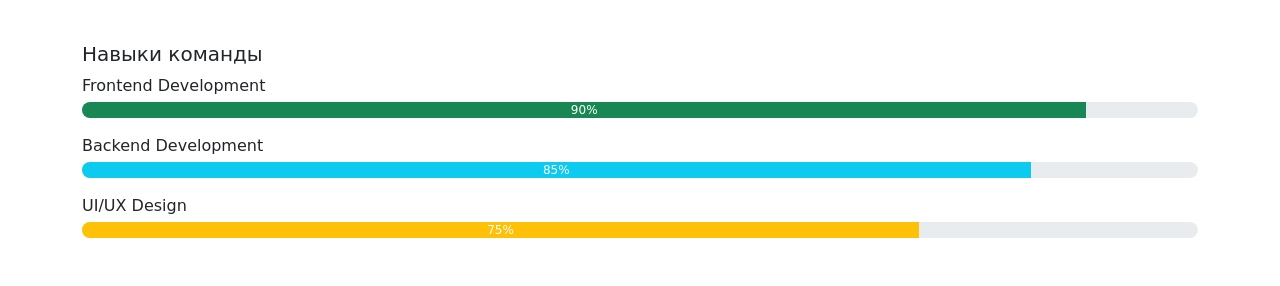
==== commit 02ca8fc5: "Step 7: Bootstrap utility classes" ====
--- a/index.html
+++ b/index.html
@@ -480,6 +480,82 @@
             </div>
         </div>
     </div>
+    <div class="container my-5" id="about">
+        <h2 class="text-center mb-5">О компании</h2>
+        <div class="row">
+            <div class="col-md-6 mb-4">
+                <div class="p-4 bg-light rounded">
+                    <h4 class="text-primary">Наша миссия</h4>
+                    <p class="mb-0">
+
+                    </p>
+                </div>
+            </div>
+            <div class="col-md-6 mb-4">
+                <div class="p-4 bg-primary text-white rounded">
+                    <h4>Наши ценности</h4>
+                    <ul class="mb-0">
+                        <li>Качество</li>
+                        <li>Инновации</li>
+                        
+                        <li>Ответственность</li>
+                    </ul>
+                </div>
+            </div>
+        </div>
+        <div class="alert alert-info mt-4" role="alert">
+            <h5 class="alert-heading">Полезная информация!</h5>
+            <p class="mb-0">
+            </p>
+        </div>
+        <div class="text-center mt-4">
+            <span class="badge bg-primary me-2">HTML</span>
+            <span class="badge bg-success me-2">CSS</span>
+            <span class="badge bg-warning text-dark me-2">JavaScript</span>
+            <span class="badge bg-danger me-2">Bootstrap</span>
+        </div>
+        <div class="mt-5">
+            <h5>Навыки команды</h5>
+            <div class="mb-3">
+                <label class="mb-1">Frontend Development</label>
+                <div class="progress">
+                    <div
+                    class="progress-bar bg-success"role="progressbar"
+                    style="width: 90%"
+                    aria-valuenow="90"
+                    aria-valuemin="0"
+                    aria-valuemax="100">90%
+                </div>
+            </div>
+        </div>
+        <div class="mb-3">
+            <label class="mb-1">Backend Development</label>
+            <div class="progress">
+                <div
+                class="progress-bar bg-info"
+                role="progressbar"
+                style="width: 85%"
+                aria-valuenow="85"
+                aria-valuemin="0"
+                aria-valuemax="100">85%
+            </div>
+        </div>
+    </div>
+    <div class="mb-3">
+        <label class="mb-1">UI/UX Design</label>
+        <div class="progress">
+            <div
+            class="progress-bar bg-warning"
+            role="progressbar"
+            style="width: 75%"
+            aria-valuenow="75"
+            aria-valuemin="0"
+            aria-valuemax="100">75%
+        </div>
+    </div>
+</div>
+</div>
+</div>
 
     <script src="https://cdn.jsdelivr.net/npm/bootstrap@5.3.8/dist/js/bootstrap.bundle.min.js" 
             integrity="sha384-FKyoEForCGlyvwx9Hj09JcYn3nv7wiPVlz7YyWJvWCxK/BmnVDxM+D2scQbITxI" 
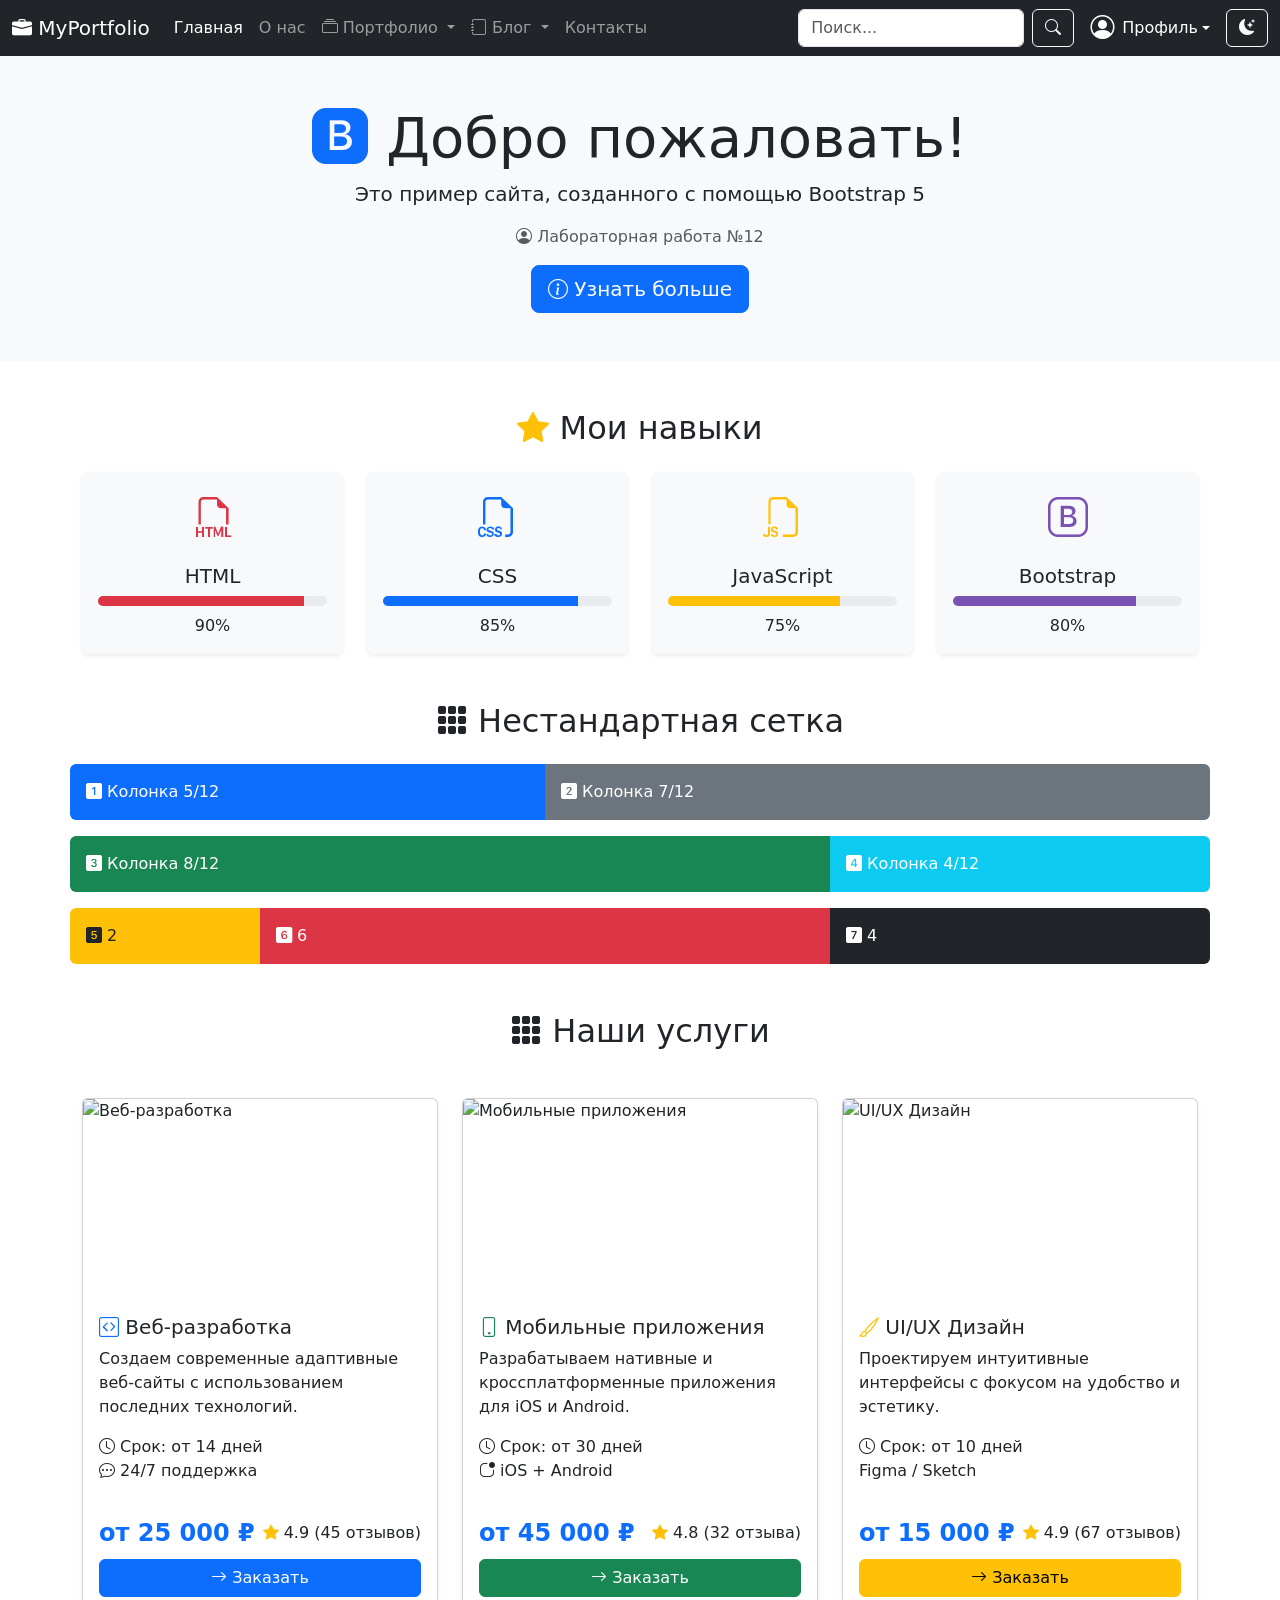
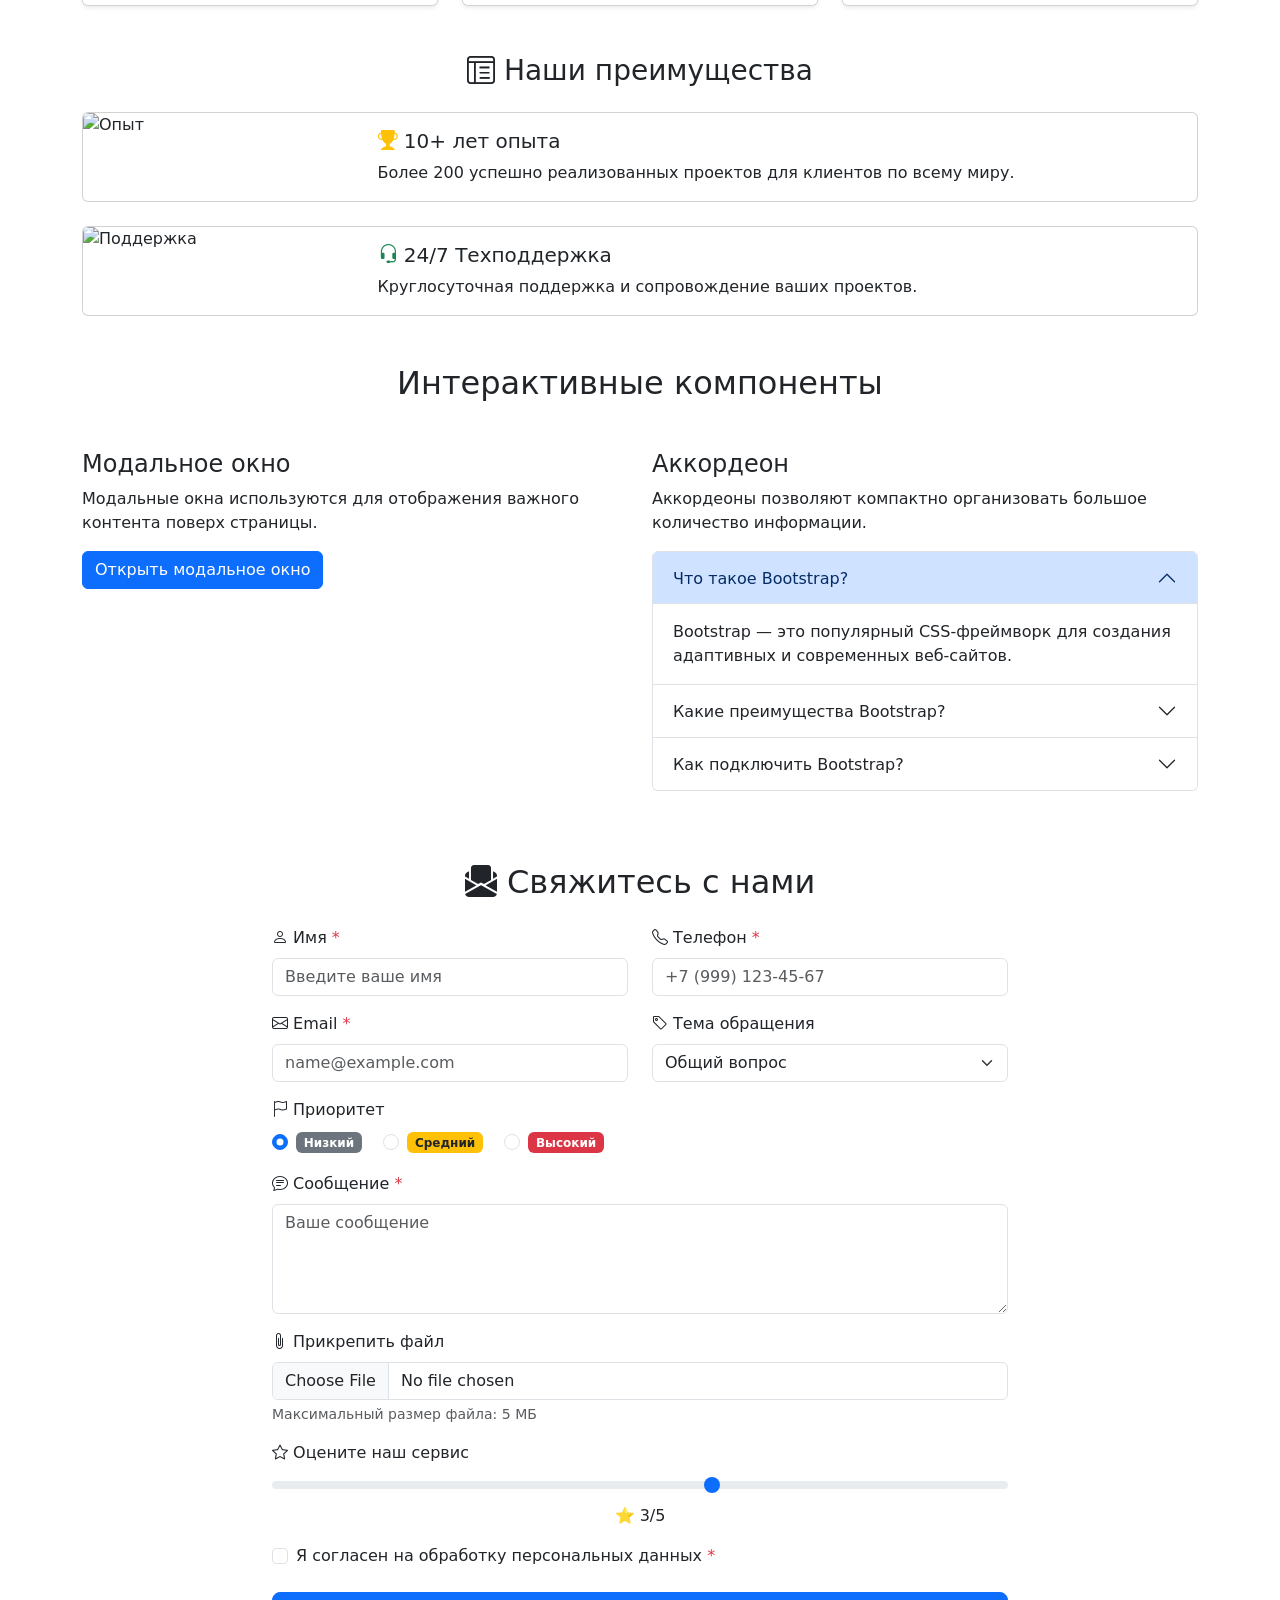
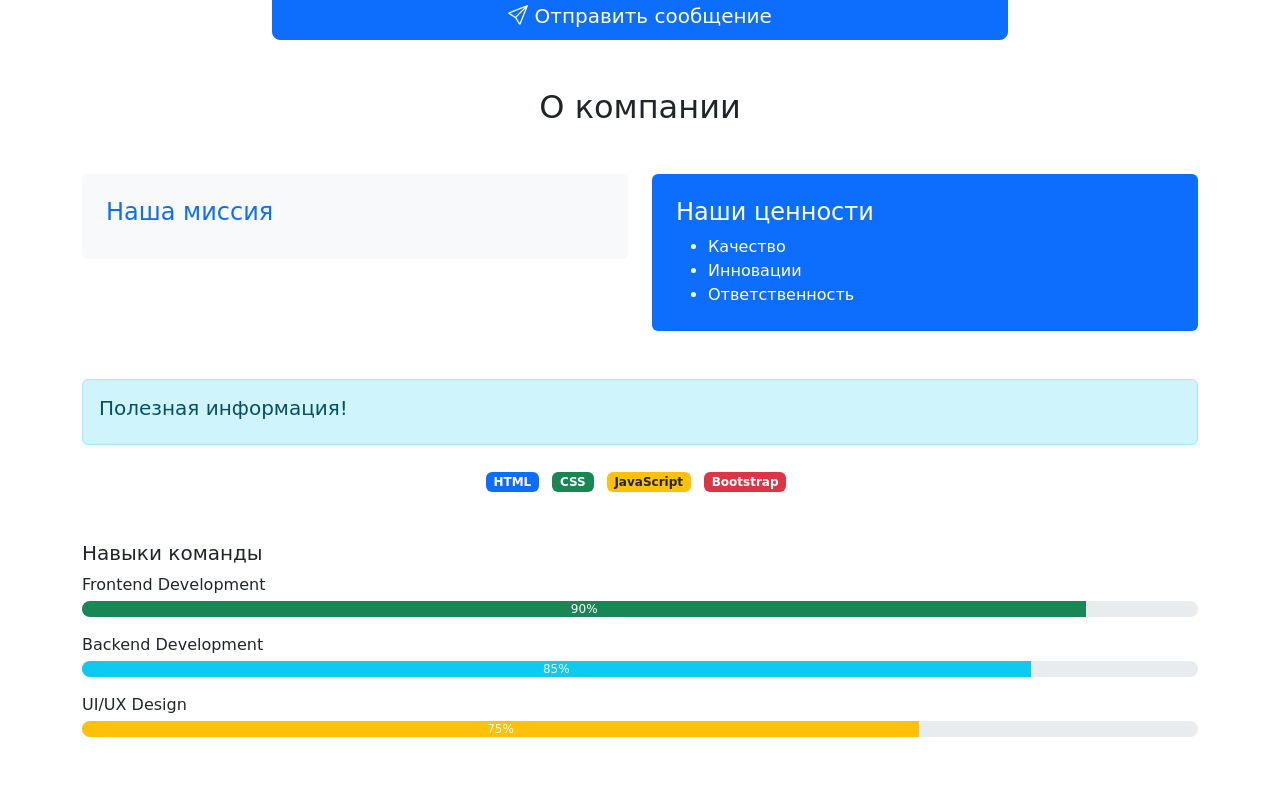
==== commit a750b792: "Step 8: Bootstrap modal and accordion" ====
--- a/index.html
+++ b/index.html
@@ -346,6 +346,149 @@
             </div>
         </div>
     </div>
+    <div class="container my-5">
+        <h2 class="text-center mb-5">Интерактивные компоненты</h2>
+        <div class="row">
+            <div class="col-md-6 mb-4">
+                <h4>Модальное окно</h4>
+                <p>
+Модальные окна используются для отображения важного контента поверх
+страницы.
+</p>
+<button
+type="button"
+class="btn btn-primary"
+data-bs-toggle="modal"
+data-bs-target="#exampleModal"
+>
+Открыть модальное окно
+</button>
+<div
+class="modal fade"
+id="exampleModal"
+tabindex="-1"
+aria-labelledby="exampleModalLabel"
+aria-hidden="true"
+>
+<div class="modal-dialog modal-dialog-centered">
+<div class="modal-content">
+<div class="modal-header">
+<h5 class="modal-title" id="exampleModalLabel">
+Добро пожаловать!
+</h5>
+<button
+type="button"
+class="btn-close"
+data-bs-dismiss="modal"
+aria-label="Close"
+></button>
+</div>
+<div class="modal-body">
+Это пример модального окна Bootstrap. Здесь может быть любой
+контент: текст, формы, изображения.
+</div>
+<div class="modal-footer">
+<button
+type="button"
+class="btn btn-secondary"
+data-bs-dismiss="modal"
+>
+Закрыть
+</button>
+<button type="button" class="btn btn-primary">
+Сохранить изменения
+</button>
+</div>
+</div>
+</div>
+</div>
+</div>
+<div class="col-md-6 mb-4">
+<h4>Аккордеон</h4>
+<p>
+Аккордеоны позволяют компактно организовать большое количество
+информации.
+</p>
+<div class="accordion" id="accordionExample">
+<div class="accordion-item">
+<h2 class="accordion-header" id="headingOne">
+<button
+class="accordion-button"
+type="button"
+data-bs-toggle="collapse"
+data-bs-target="#collapseOne"
+aria-expanded="true"
+aria-controls="collapseOne"
+>
+Что такое Bootstrap?
+</button>
+</h2>
+<div
+id="collapseOne"
+class="accordion-collapse collapse show"
+aria-labelledby="headingOne"
+data-bs-parent="#accordionExample"
+>
+<div class="accordion-body">
+Bootstrap — это популярный CSS-фреймворк для создания
+адаптивных и современных веб-сайтов.
+</div>
+</div>
+</div>
+<div class="accordion-item">
+<h2 class="accordion-header" id="headingTwo">
+<button
+class="accordion-button collapsed"
+type="button"
+data-bs-toggle="collapse"
+data-bs-target="#collapseTwo"
+aria-expanded="false"
+aria-controls="collapseTwo"
+>
+Какие преимущества Bootstrap?
+</button>
+</h2>
+<div
+id="collapseTwo"
+class="accordion-collapse collapse"
+aria-labelledby="headingTwo"
+data-bs-parent="#accordionExample"
+>
+<div class="accordion-body">
+Быстрая разработка, готовые компоненты, адаптивность,
+кроссбраузерность и большое сообщество разработчиков.
+</div>
+</div>
+</div>
+<div class="accordion-item">
+<h2 class="accordion-header" id="headingThree">
+<button
+class="accordion-button collapsed"
+type="button"
+data-bs-toggle="collapse"
+data-bs-target="#collapseThree"
+aria-expanded="false"
+aria-controls="collapseThree"
+>
+Как подключить Bootstrap?
+</button>
+</h2>
+<div
+id="collapseThree"
+class="accordion-collapse collapse"
+aria-labelledby="headingThree"
+data-bs-parent="#accordionExample"
+>
+<div class="accordion-body">
+Bootstrap можно подключить через CDN (быстро) или установить
+локально через npm (для продакшн-проектов).
+</div>
+</div>
+</div>
+</div>
+</div>
+</div>
+</div>
     <div class="container my-5" id="contact">
         <div class="row justify-content-center">
             <div class="col-lg-8">
@@ -556,6 +699,7 @@
 </div>
 </div>
 </div>
+
 
     <script src="https://cdn.jsdelivr.net/npm/bootstrap@5.3.8/dist/js/bootstrap.bundle.min.js" 
             integrity="sha384-FKyoEForCGlyvwx9Hj09JcYn3nv7wiPVlz7YyWJvWCxK/BmnVDxM+D2scQbITxI" 
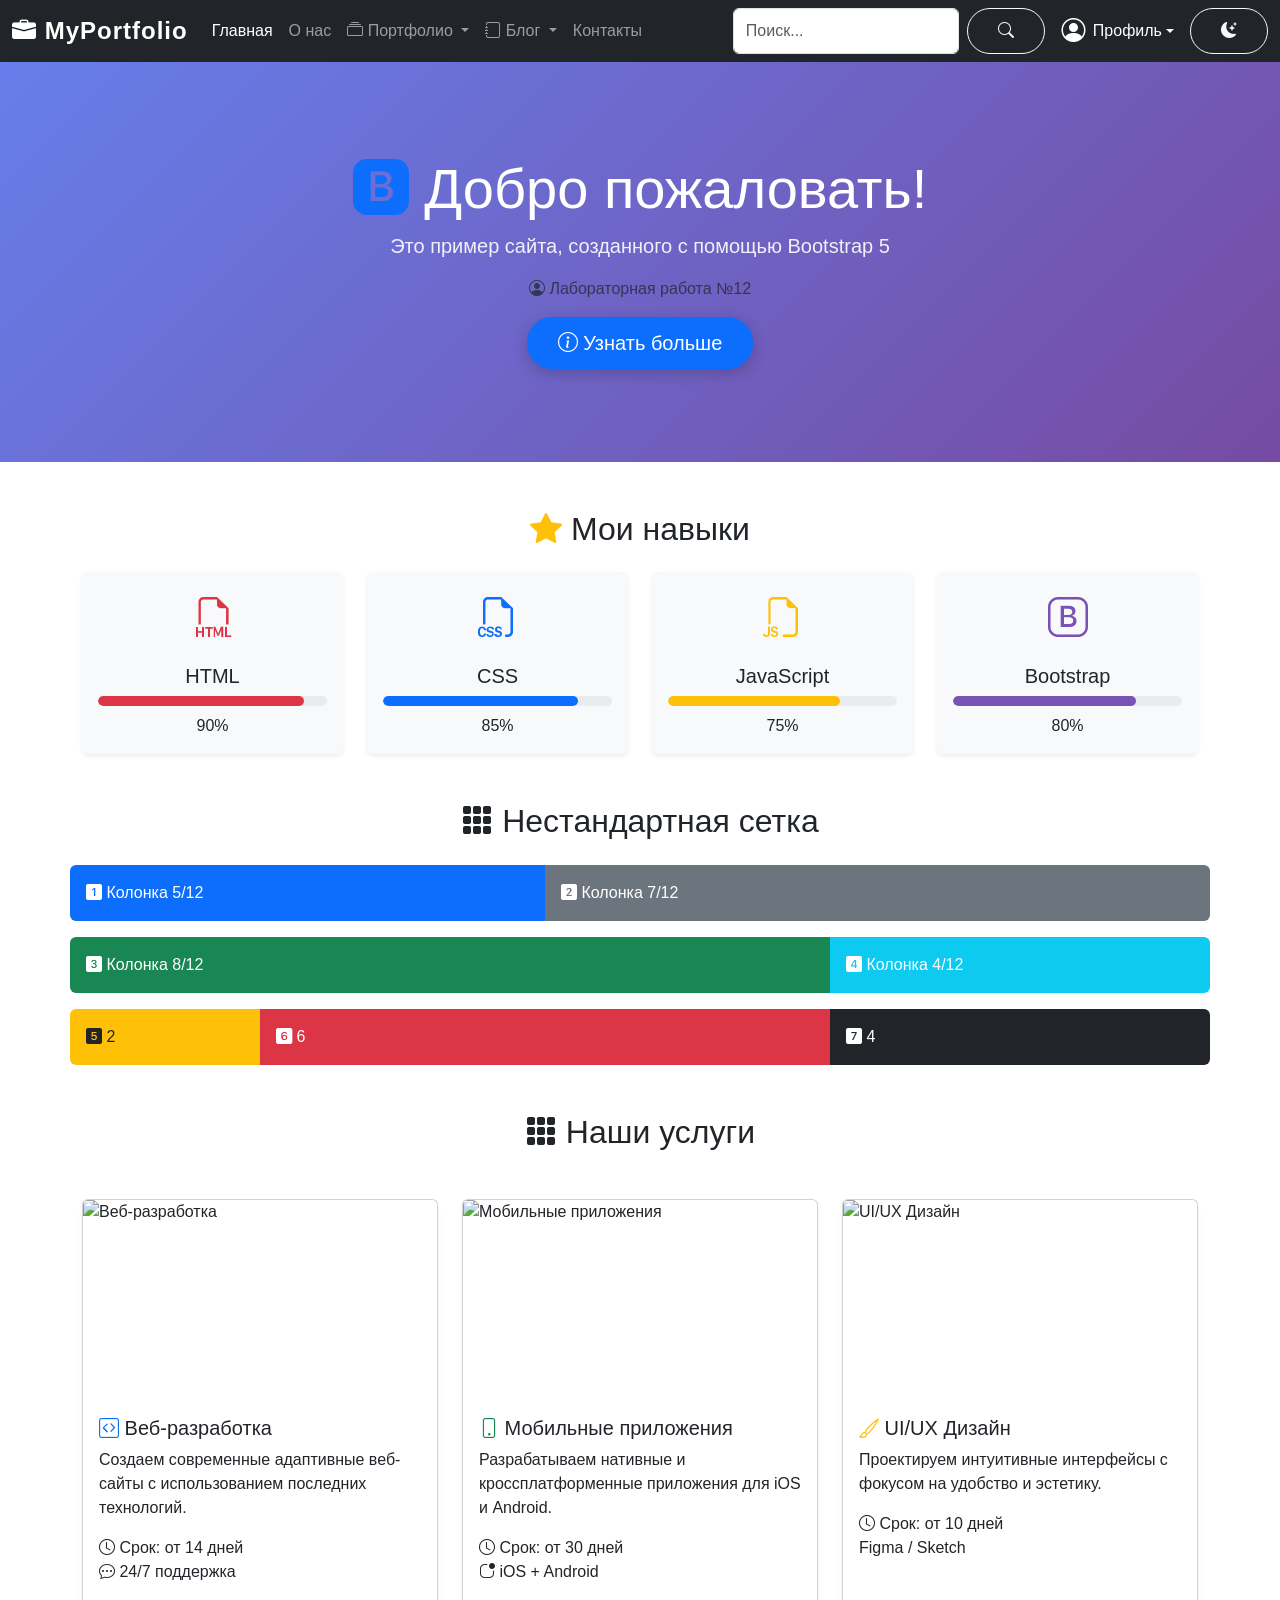
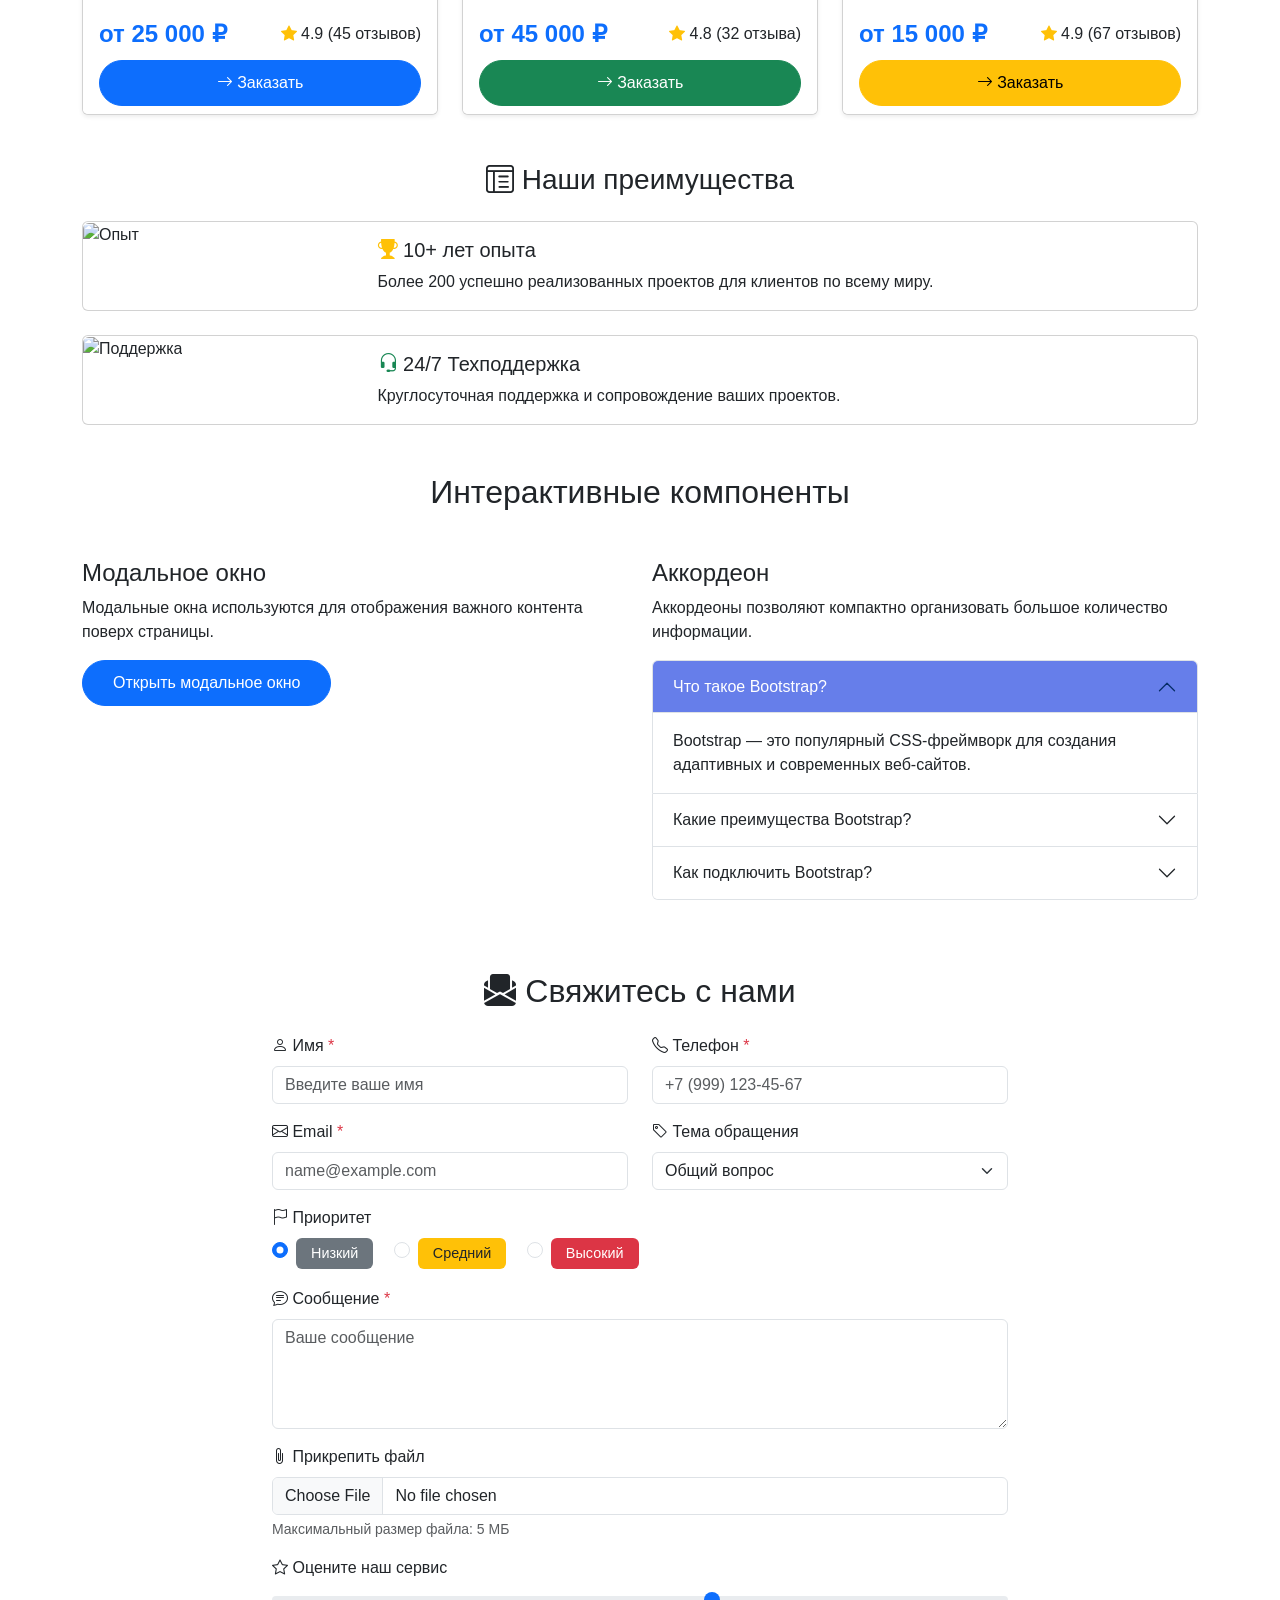
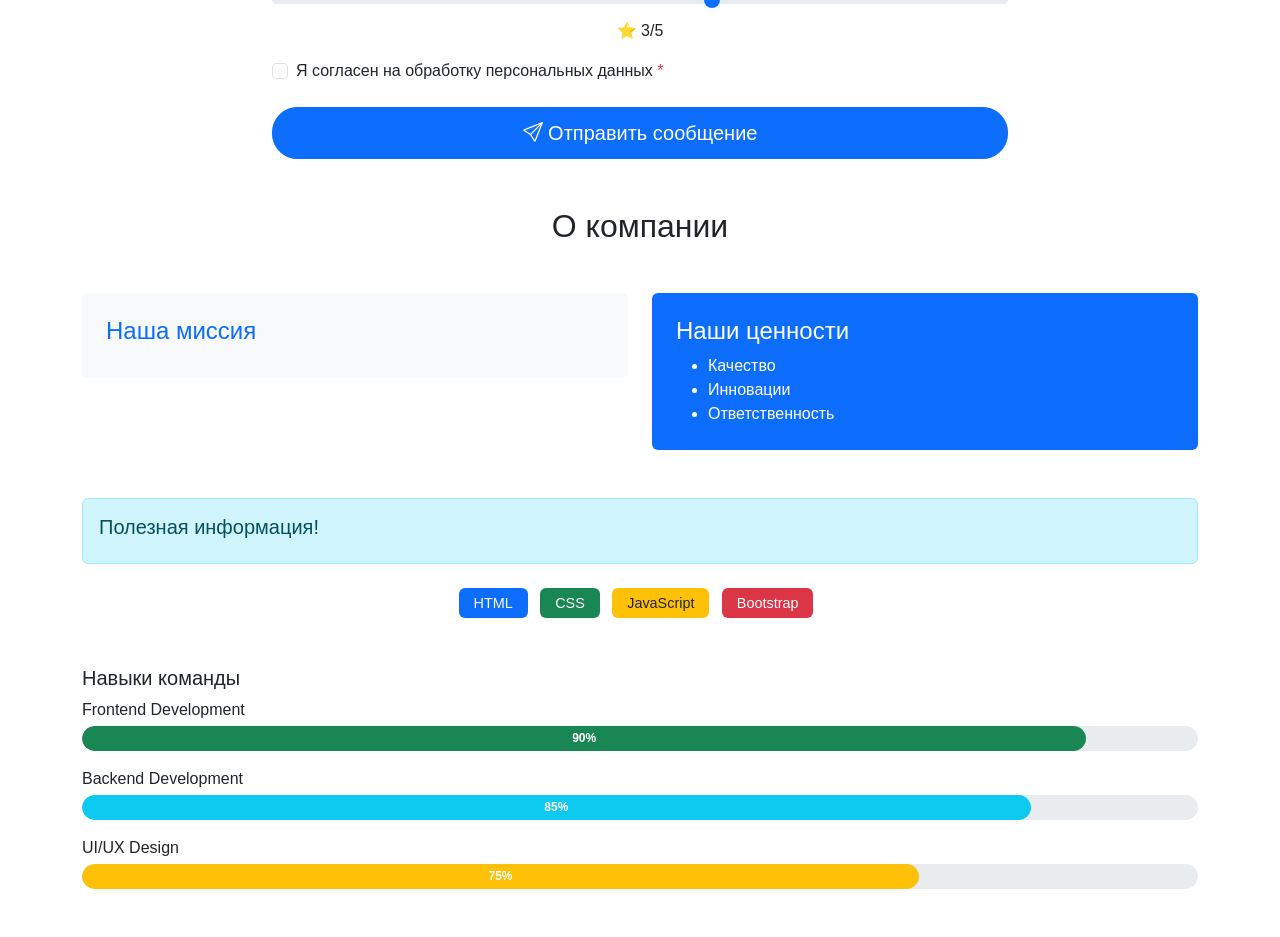
==== commit f51bfcf9: "Step 9: custom CSS styles for Bootstrap" ====
--- a/index.html
+++ b/index.html
@@ -798,6 +798,41 @@
                 form.classList.add("was-validated");
             }, false);
         })();
+        <footer>
+            <div class="container">
+                <div class="row">
+                    <div class="col-md-4 mb-4">
+                        <h5>О компании</h5>
+                        <p>
+                            Мы создаем современные веб-решения для вашего бизнеса с
+                            использованием передовых технологий.
+                            </p>
+                            </div>
+                            <div class="col-md-4 mb-4">
+                                <h5>Быстрые ссылки</h5>
+                                <ul class="list-unstyled">
+                                    <li><a href="#home">Главная</a></li>
+                                    <li><a href="#services">Услуги</a></li>
+                                    <li><a href="#about">О нас</a></li>
+                                    <li><a href="#contact">Контакты</a></li>
+                                    </ul>
+                                    </div>
+                                    <div class="col-md-4 mb-4">
+                                        <h5>Контакты</h5>
+                                        <ul class="list-unstyled">
+                                            <li>Email: info@myportfolio.com</li>
+                                            <li>Телефон: +7 (999) 123-45-67</li>
+                                            <li>Адрес: Волжский, ул. Пушкина, д. Колотушкино</li>
+                                            </ul>
+                                            </div>
+                                            </div>
+                                            <hr style="border-color: rgba(255, 255, 255, 0.1)" />
+                                            <div class="text-center mt-3">
+                                                <p class="mb-0">&copy; 2026 MyPortfolio. Все права защищены.</p>
+                                                <p class="mb-0 text-muted">Создано с помощью Bootstrap 5</p>
+                                                </div>
+                                                </div>
+                                                </footer>
     </script>
 </body>
 </html>
--- a/custom.css
+++ b/custom.css
@@ -59,4 +59,111 @@
 .card-footer {
     background-color: transparent;
     border-top: 1px solid rgba(0, 0, 0, 0.05);
+}
+body {
+    font-family: "Segoe UI", Tahoma, Geneva, Verdana, sans-serif;
+}
+.navbar-brand {
+    font-weight: bold;
+    font-size: 1.5rem;
+    letter-spacing: 1px;
+}
+.navbar-dark .navbar-nav .nav-link:hover {
+    color: #ffc107 !important;
+    transition: color 0.3s ease;
+}
+#home {
+    background: linear-gradient(135deg, #667eea 0%, #764ba2 100%);
+    color: white;
+    min-height: 400px;
+    display: flex;
+    align-items: center;
+}
+#home h1 {
+    color: white;
+}
+#home .lead {
+    color: rgba(255, 255, 255, 0.9);
+}
+#home .btn {
+    box-shadow: 0 4px 15px rgba(0, 0, 0, 0.2);
+    transition: transform 0.3s ease;
+}
+#home .btn:hover {
+    transform: translateY(-3px);
+    box-shadow: 0 6px 20px rgba(0, 0, 0, 0.3);
+}
+.card {
+    transition: transform 0.3s ease, box-shadow 0.3s ease;
+}
+.card:hover {
+    transform: translateY(-10px);
+    box-shadow: 0 10px 30px rgba(0, 0, 0, 0.15) !important;
+}
+.btn {
+    border-radius: 25px;
+    padding: 10px 30px;
+    font-weight: 500;
+    transition: all 0.3s ease;
+}
+.form-control:focus {
+    border-color: #667eea;
+    box-shadow: 0 0 0 0.2rem rgba(102, 126, 234, 0.25);
+}
+.badge {
+    padding: 8px 15px;
+    font-size: 0.9rem;
+    font-weight: 500;
+    transition: transform 0.2s ease;
+}
+.badge:hover {
+    transform: scale(1.1);
+    cursor: pointer;
+}
+.progress {
+    height: 25px;
+    border-radius: 15px;
+    background-color: #e9ecef;
+}
+.progress-bar {
+    border-radius: 15px;
+    font-weight: bold;
+    line-height: 25px;
+}
+.accordion-button:not(.collapsed) {
+    background-color: #667eea;
+    color: white;
+}
+.accordion-button:focus {
+    box-shadow: none;
+    border-color: #667eea;
+}
+footer {
+    background-color: #212529;
+    color: white;
+    padding: 40px 0;
+    margin-top: 80px;
+}
+footer h5 {
+    color: #ffc107;
+    margin-bottom: 20px;
+}
+footer a {
+    color: rgba(255, 255, 255, 0.7);
+    text-decoration: none;
+    transition: color 0.3s ease;
+}
+footer a:hover {
+    color: #ffc107;
+}
+@media (max-width: 768px) {
+#home {
+    min-height: 300px;
+}
+#home h1 {
+    font-size: 2rem;
+}
+.card {
+    margin-bottom: 20px;
+}
 }
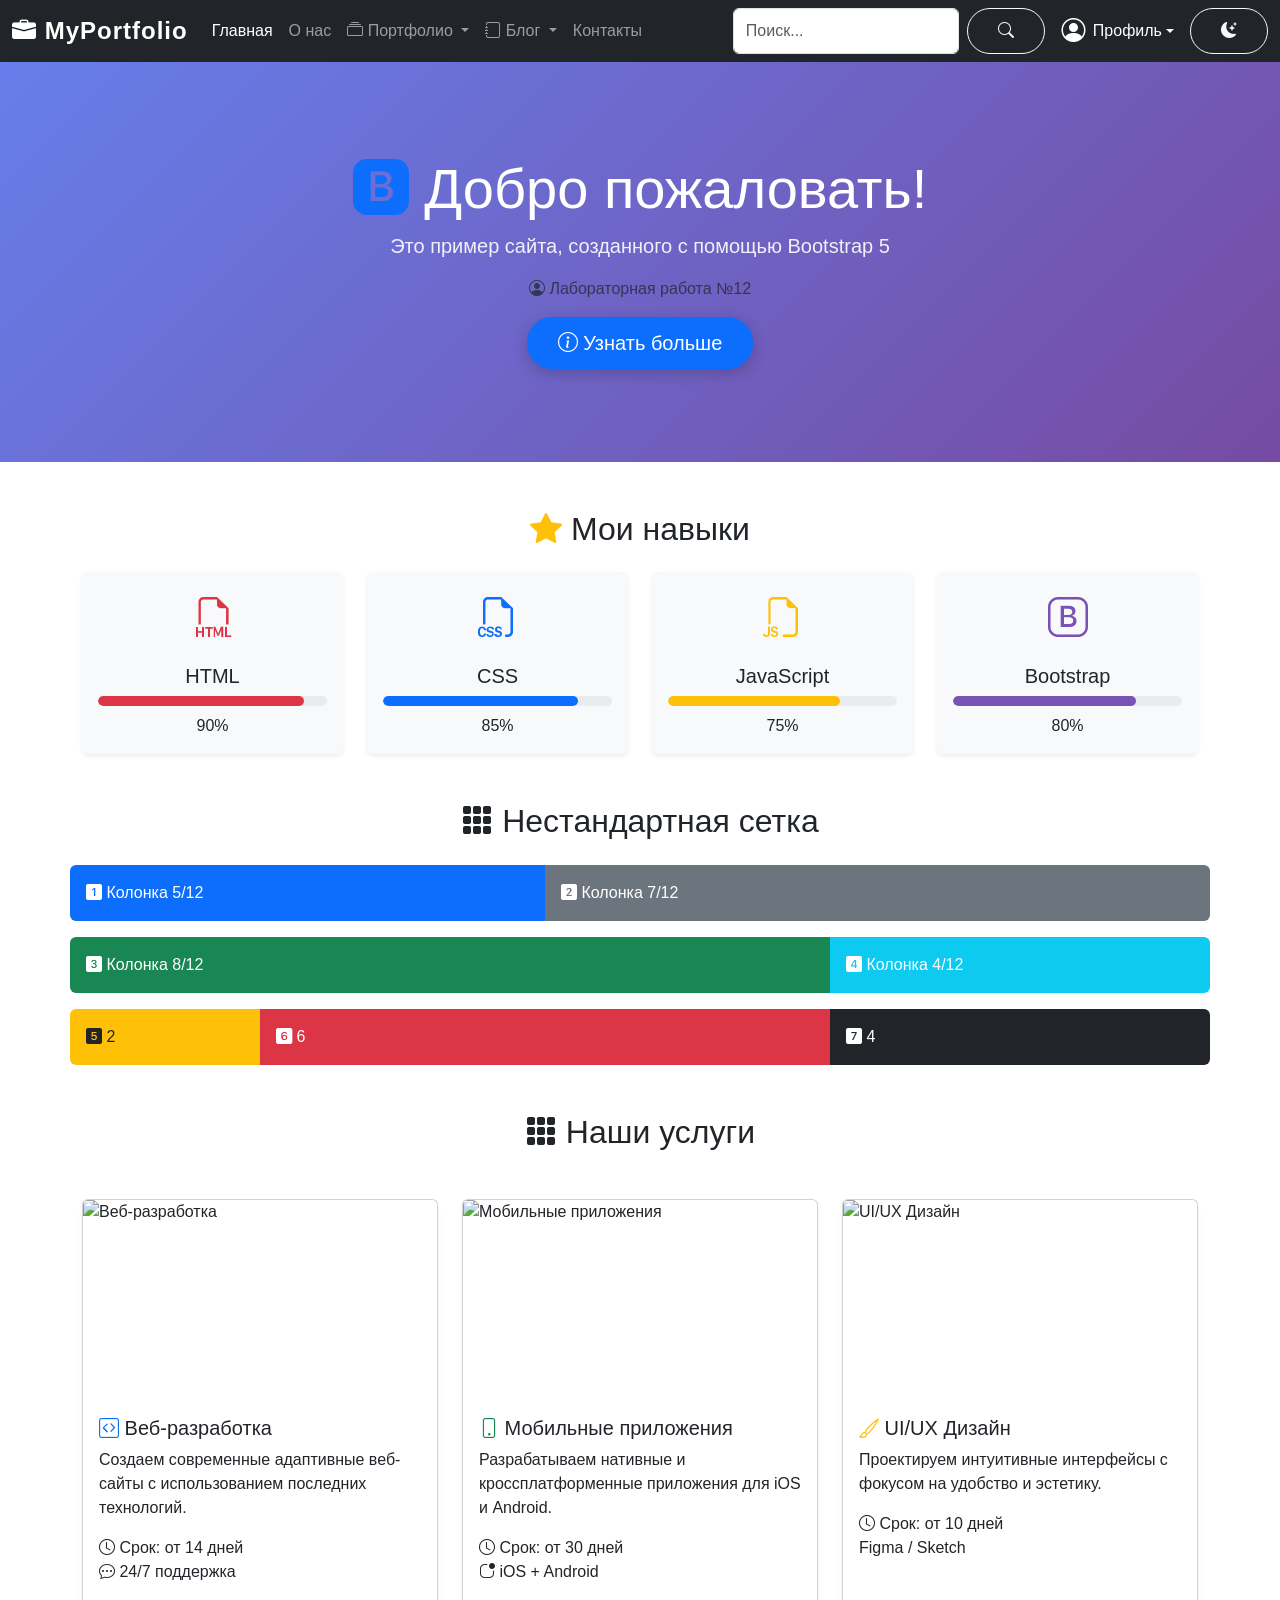
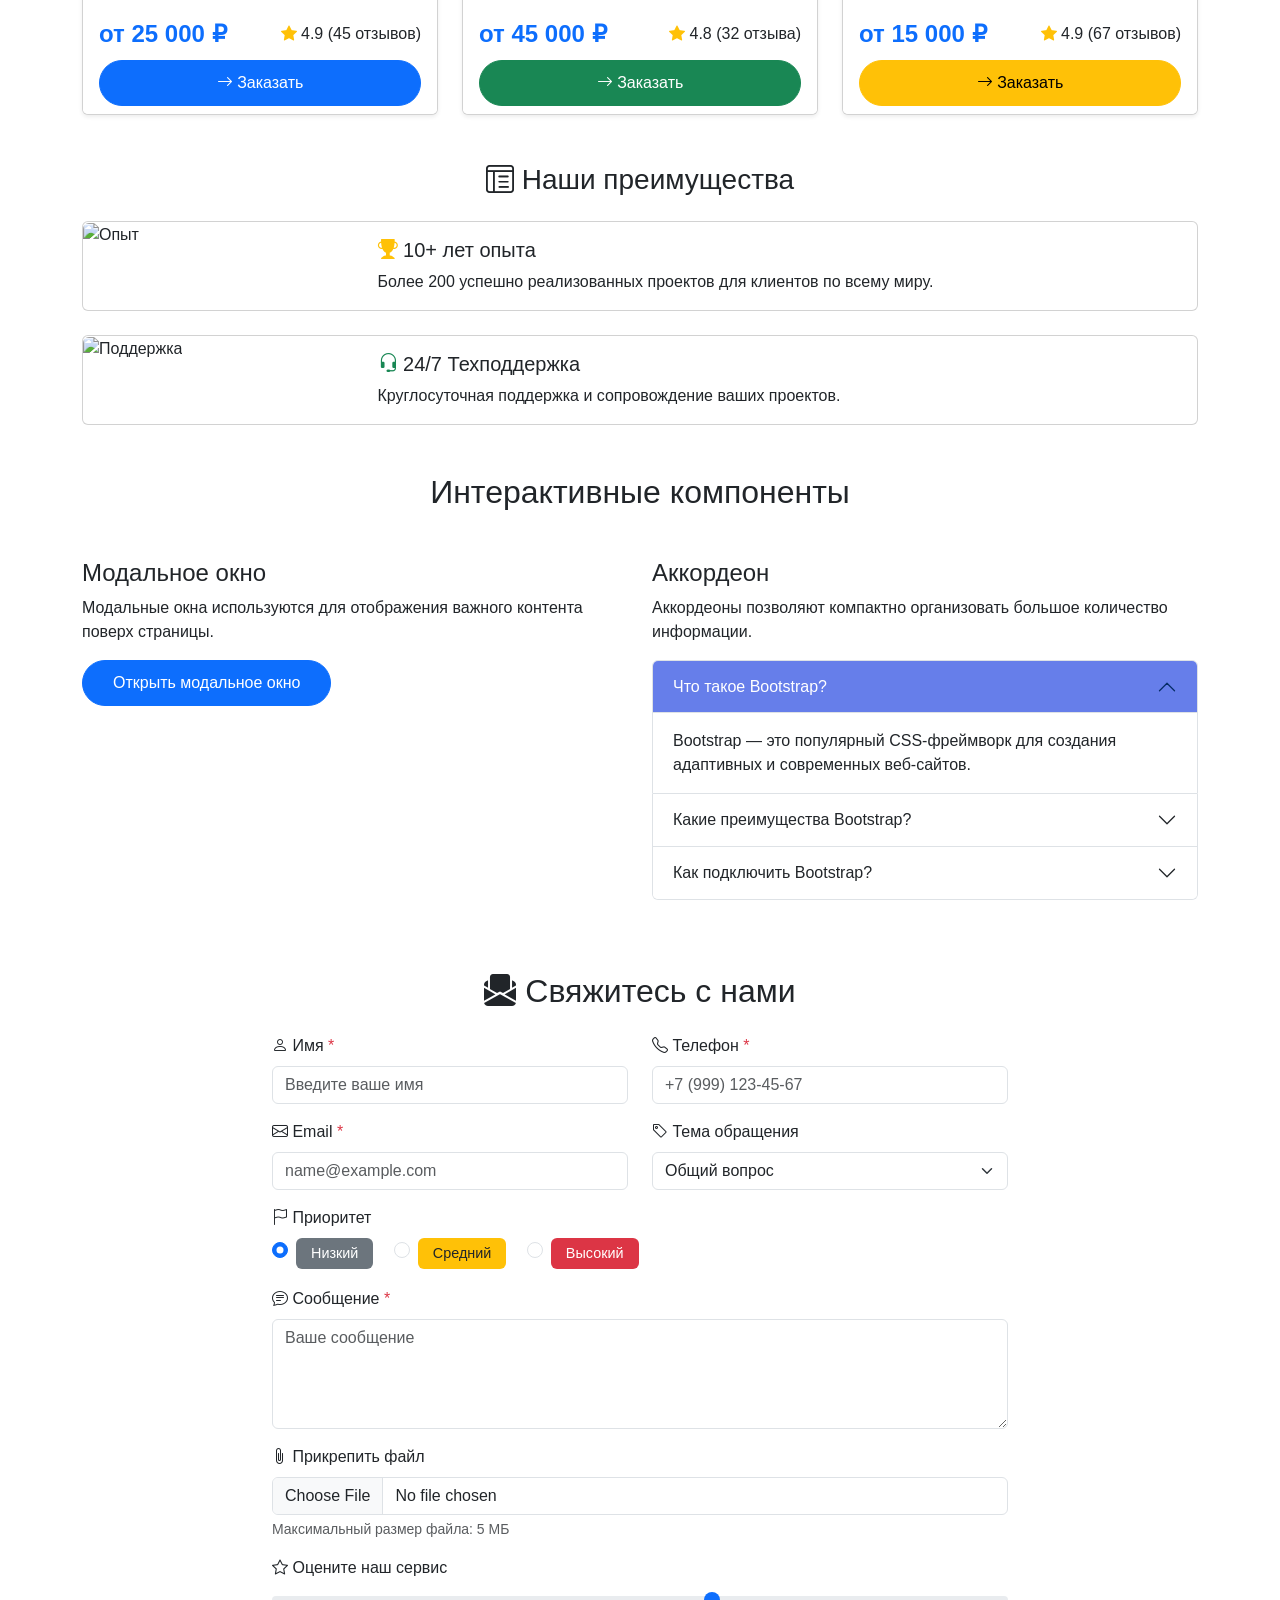
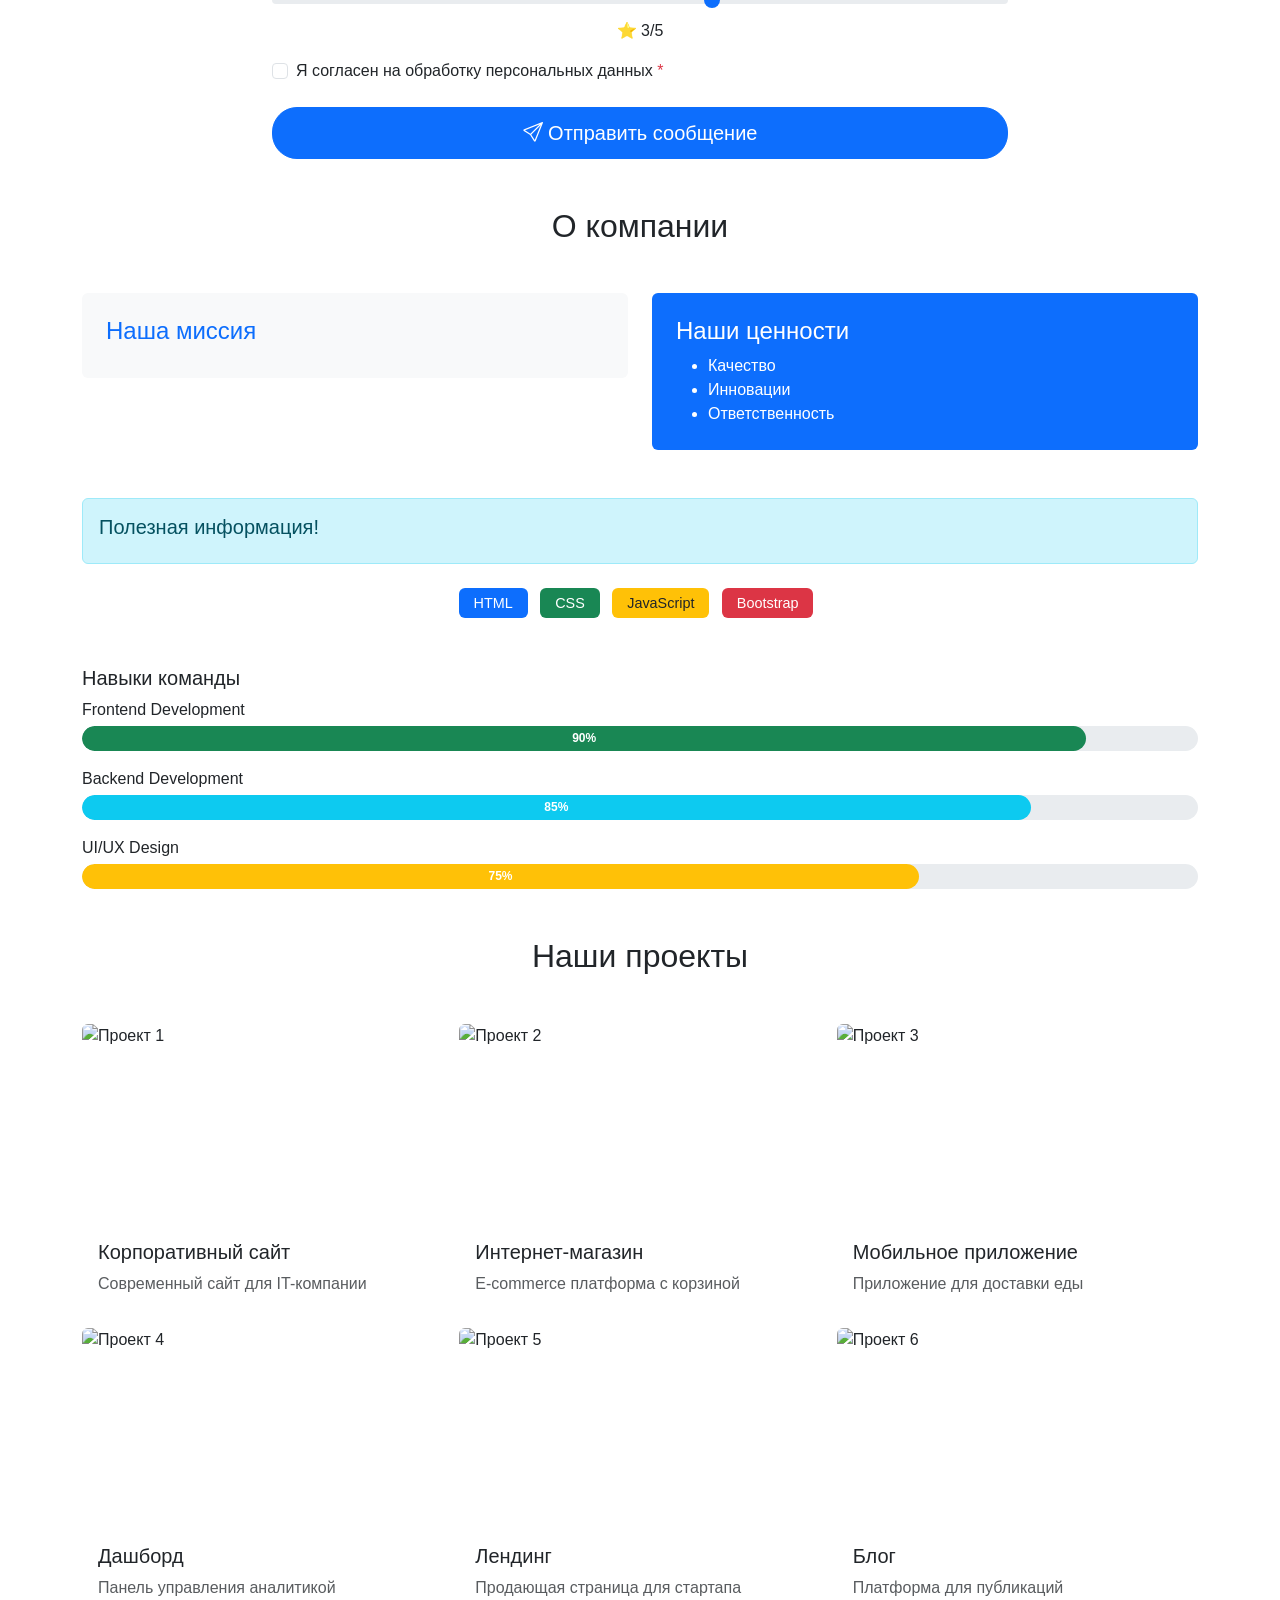
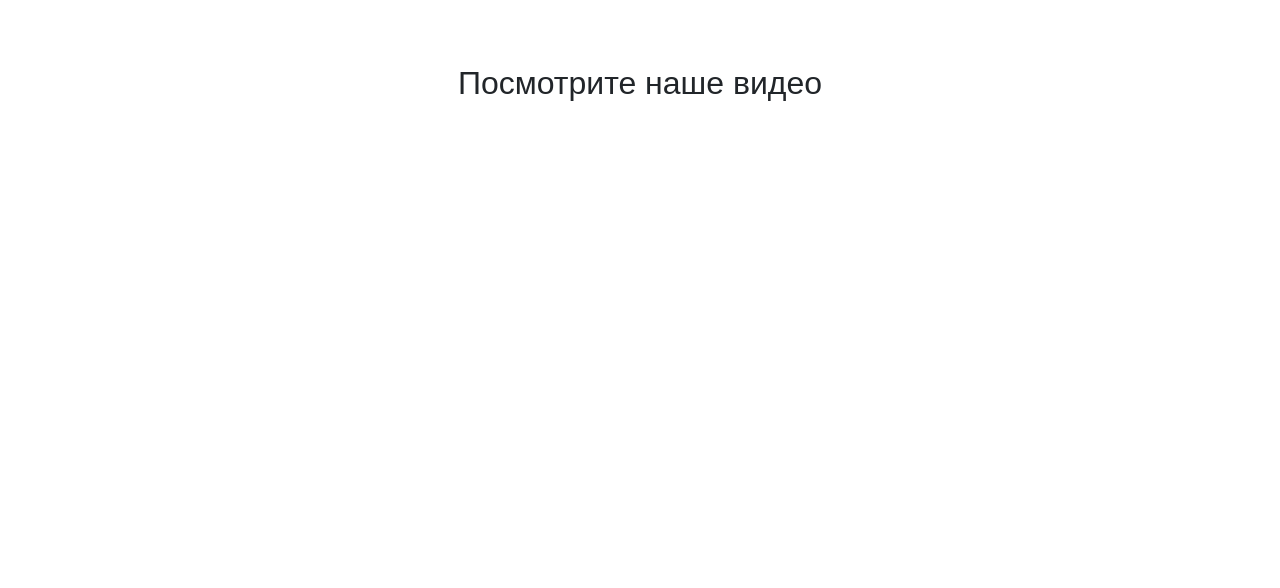
==== commit 628badb7: "Step 10: responsive images and embedded media" ====
--- a/index.html
+++ b/index.html
@@ -832,7 +832,77 @@
                                                 <p class="mb-0 text-muted">Создано с помощью Bootstrap 5</p>
                                                 </div>
                                                 </div>
+                                                
                                                 </footer>
-    </script>
-</body>
-</html>+                                                </script>
+                                                </body>
+                                                <div class="container my-5">
+    <h2 class="text-center mb-5">Наши проекты</h2>
+    <div class="row g-3">
+        <div class="col-12 col-sm-6 col-lg-4">
+            <div class="card border-0">
+                <img src="https://placeholder.apptor.studio/200/200/product1.png" class="card-img-top img-fluid rounded" alt="Проект 1" />
+                <div class="card-body">
+                    <h5 class="card-title">Корпоративный сайт</h5>
+                    <p class="card-text text-muted">Современный сайт для IT-компании</p>
+                </div>
+            </div>
+        </div>
+        <div class="col-12 col-sm-6 col-lg-4">
+            <div class="card border-0">
+                <img src="https://placeholder.apptor.studio/200/200/product2.png" class="card-img-top img-fluid rounded" alt="Проект 2" />
+                <div class="card-body">
+                    <h5 class="card-title">Интернет-магазин</h5>
+                    <p class="card-text text-muted">E-commerce платформа с корзиной</p>
+                </div>
+            </div>
+        </div>
+        <div class="col-12 col-sm-6 col-lg-4">
+            <div class="card border-0">
+                <img src="https://placeholder.apptor.studio/200/200/product3.png" class="card-img-top img-fluid rounded" alt="Проект 3" />
+                <div class="card-body">
+                    <h5 class="card-title">Мобильное приложение</h5>
+                    <p class="card-text text-muted">Приложение для доставки еды</p>
+                </div>
+            </div>
+        </div>
+        <div class="col-12 col-sm-6 col-lg-4">
+            <div class="card border-0">
+                <img src="https://placeholder.apptor.studio/200/200/product4.png" class="card-img-top img-fluid rounded" alt="Проект 4" />
+                <div class="card-body">
+                    <h5 class="card-title">Дашборд</h5>
+                    <p class="card-text text-muted">Панель управления аналитикой</p>
+                </div>
+            </div>
+        </div>
+        <div class="col-12 col-sm-6 col-lg-4">
+            <div class="card border-0">
+                <img src="https://placeholder.apptor.studio/200/200/product5.png" class="card-img-top img-fluid rounded" alt="Проект 5" />
+                <div class="card-body">
+                    <h5 class="card-title">Лендинг</h5>
+                    <p class="card-text text-muted">Продающая страница для стартапа</p>
+                </div>
+            </div>
+        </div>
+        <div class="col-12 col-sm-6 col-lg-4">
+            <div class="card border-0">
+                <img src="https://placeholder.apptor.studio/200/200/product6.png" class="card-img-top img-fluid rounded" alt="Проект 6" />
+                <div class="card-body">
+                    <h5 class="card-title">Блог</h5>
+                    <p class="card-text text-muted">Платформа для публикаций</p>
+                </div>
+            </div>
+        </div>
+    </div>
+</div>
+<div class="container my-5">
+    <h2 class="text-center mb-4">Посмотрите наше видео</h2>
+    <div class="row justify-content-center">
+        <div class="col-lg-8">
+            <div class="ratio ratio-16x9">
+                <iframe src="https://www.youtube.com/embed/dQw4w9WgXcQ" title="Видео презентация" allowfullscreen></iframe>
+            </div>
+        </div>
+    </div>
+</div>
+                                                </html>
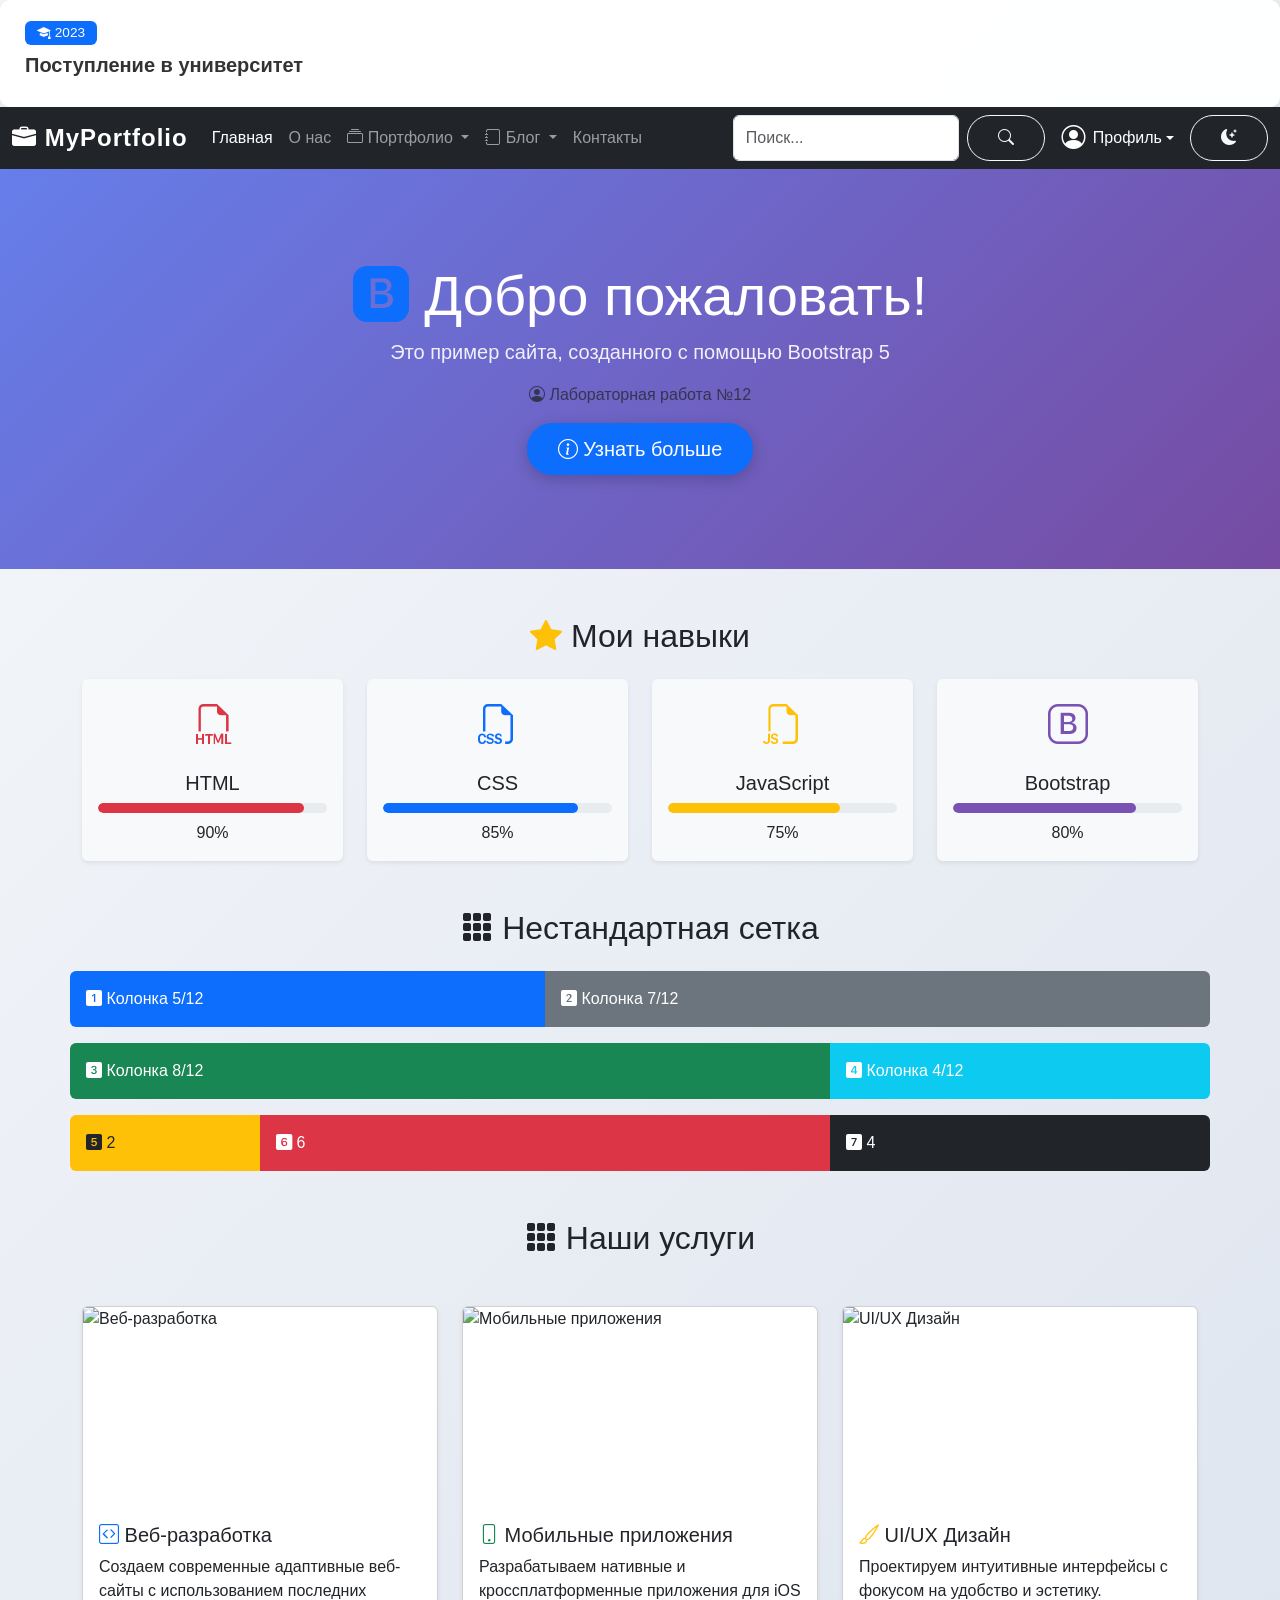
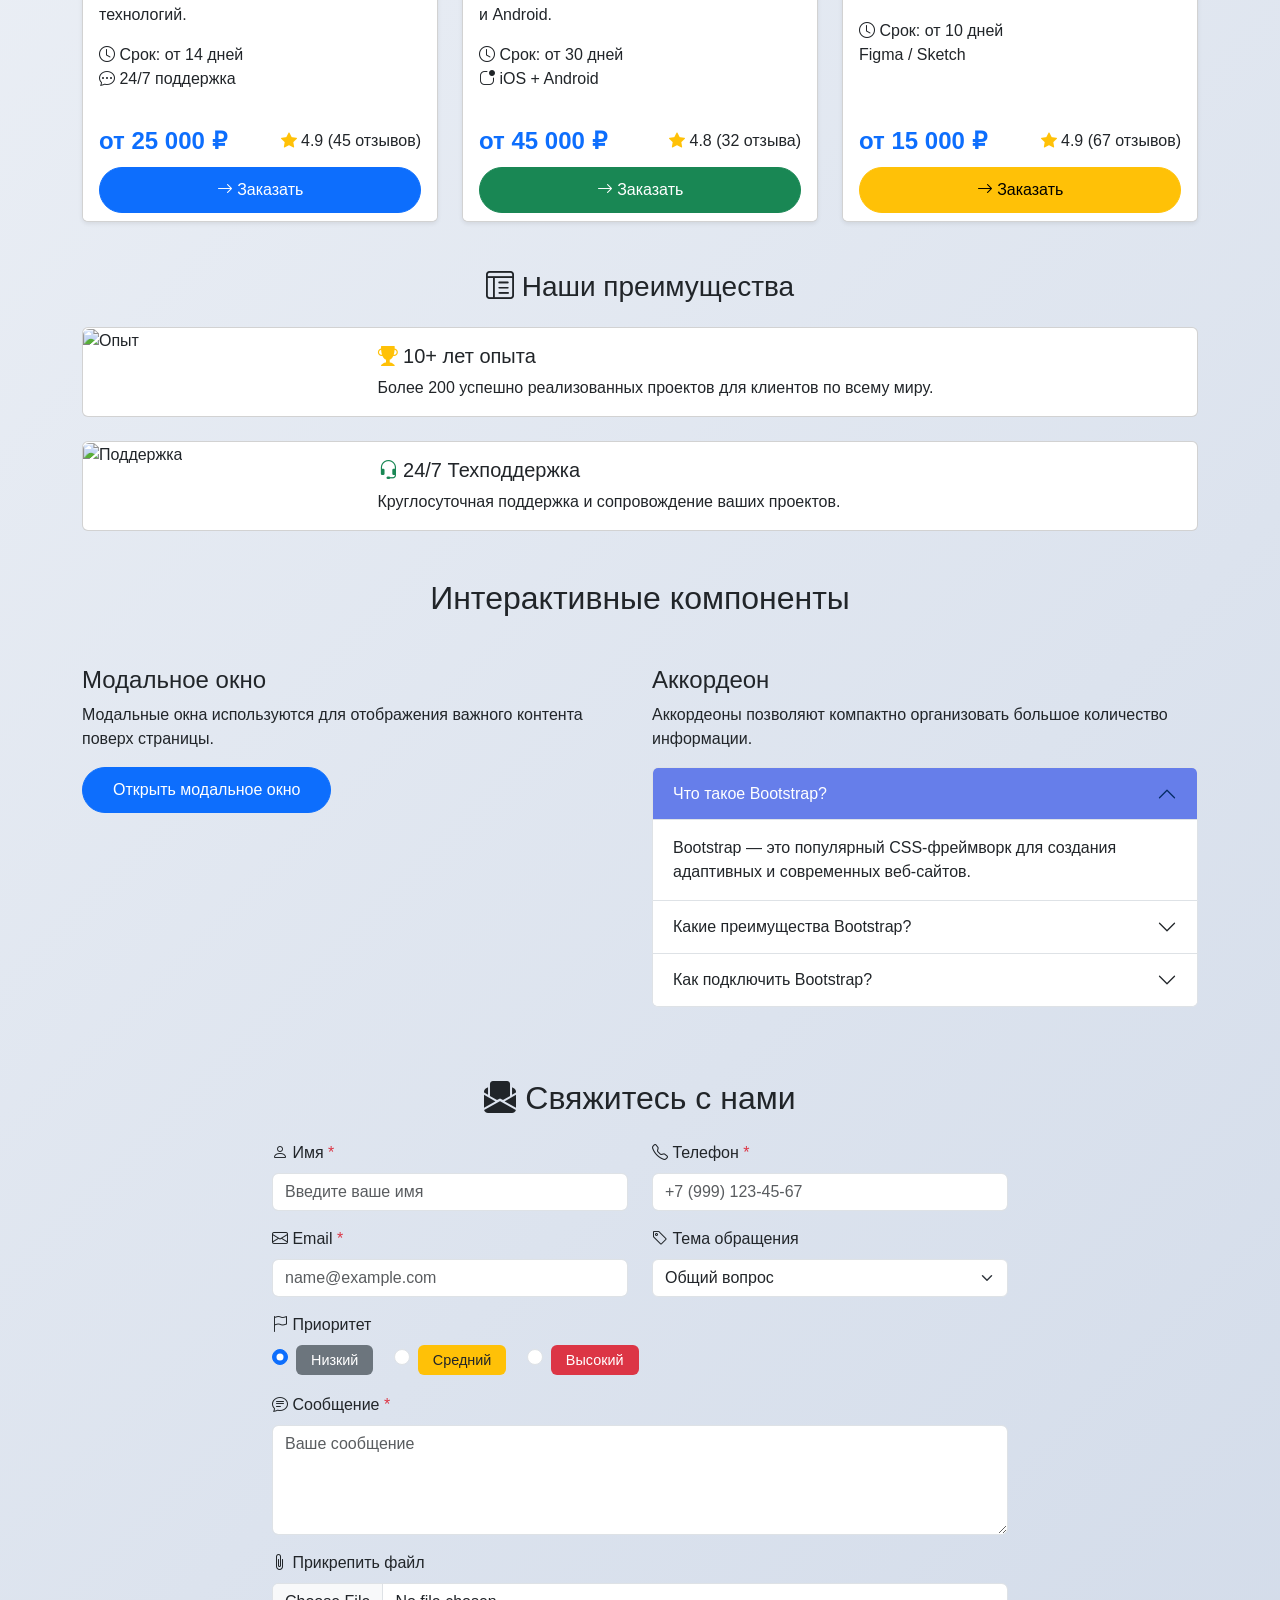
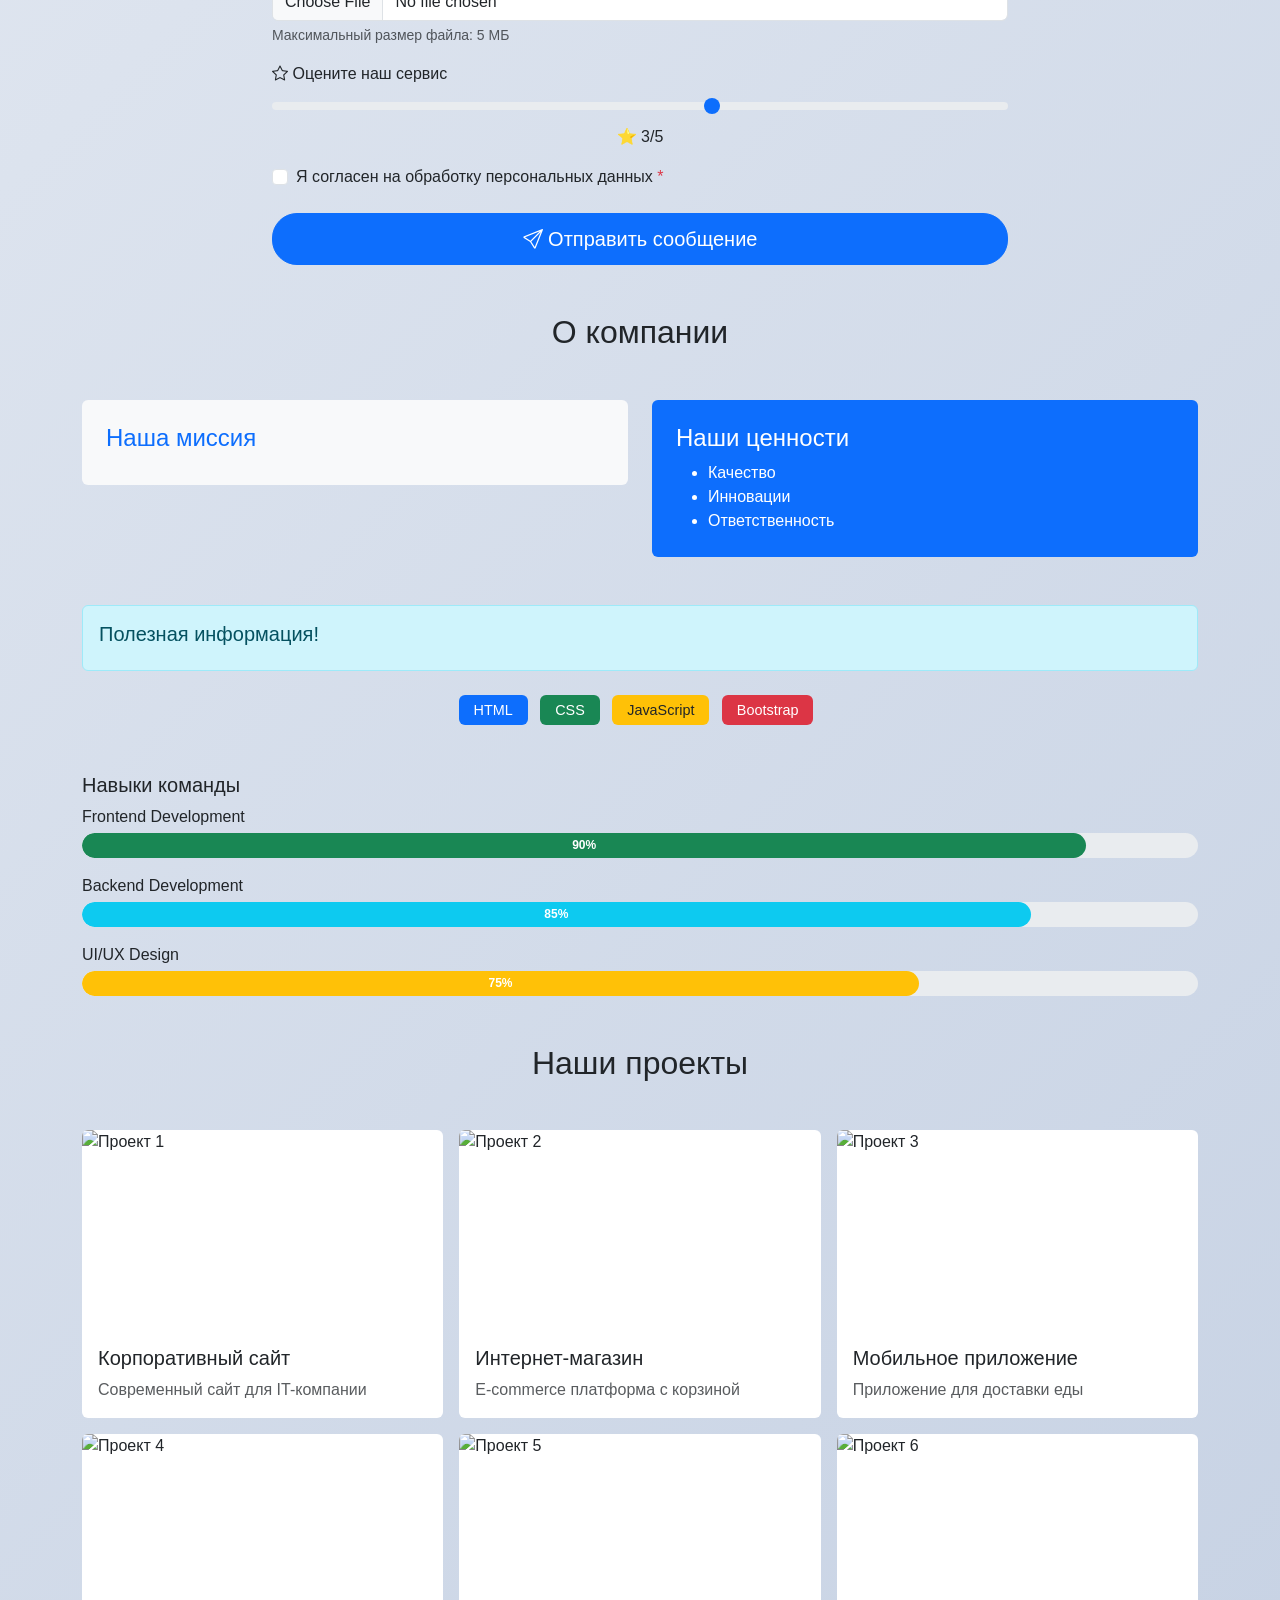
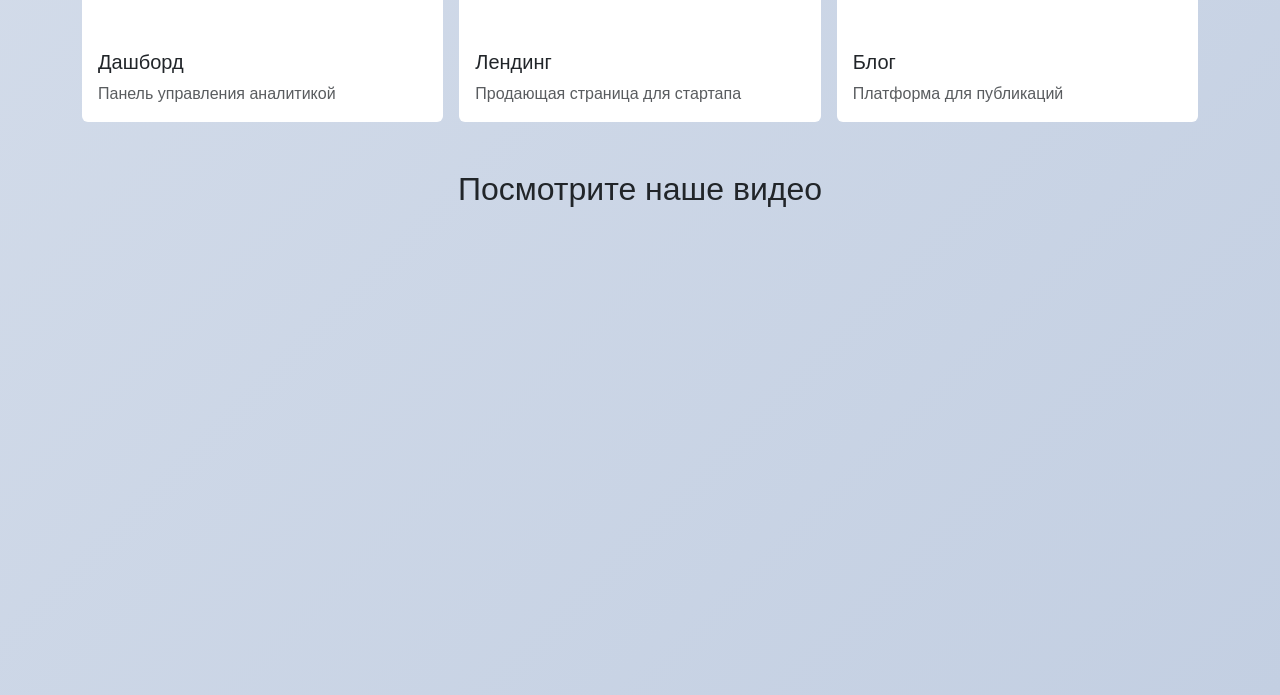
==== commit 4fcaa6c4: "Step 10.5: animated timeline without JavaScript" ====
--- a/index.html
+++ b/index.html
@@ -15,6 +15,18 @@
     
 
     <link rel="stylesheet" href="custom.css" />
+    <link rel="stylesheet"
+href="https://cdn.jsdelivr.net/npm/bootstrap-icons@1.11.3/font/bootstrap-icons.min.css">
+<div class="timeline-content">
+ <span class="badge bg-primary mb-2">
+ <i class="bi bi-mortarboard-fill"></i> 2023
+ </span>
+ <h5>Поступление в университет</h5>
+ <span class="badge bg-primary mb-2"></span>
+
+</div>
+
+
 </head>
 <body>
     <nav class="navbar navbar-expand-lg navbar-dark bg-dark">
--- a/custom.css
+++ b/custom.css
@@ -166,4 +166,103 @@
 .card {
     margin-bottom: 20px;
 }
-}+}
+.timeline {
+ position: relative;
+ padding: 20px 0;
+}
+.timeline::before {
+ content: '';
+ position: absolute;
+ left: 50%;
+ transform: translateX(-50%);
+ width: 4px;
+ height: 100%;
+ background: linear-gradient(180deg, #667eea 0%, #764ba2 100%);
+ border-radius: 2px;
+}
+.timeline-item {
+ position: relative;
+ margin-bottom: 50px;
+ width: 50%;
+ padding-right: 40px;
+ text-align: right;
+}
+.timeline-item-left {
+ margin-left: 0 !important;
+ padding-right: 0;
+ padding-left: 40px;
+ text-align: left;
+}
+.timeline-item::before {
+ content: '';
+ position: absolute;
+ right: -8px;
+ top: 0;
+ width: 16px;
+ height: 16px;
+ background: white;
+ border: 4px solid #667eea;
+ border-radius: 50%;
+ z-index: 1;
+}
+.timeline-item-left::before {
+ right: auto;
+ left: -8px;
+}
+.timeline-item:hover::before {
+ transform: scale(1.5);
+ background: #667eea;
+}
+.timeline-content {
+ background: white;
+ padding: 20px 25px;
+ border-radius: 10px;
+ box-shadow: 0 3px 15px rgba(0, 0, 0, 0.1);
+ transition: all 0.3s ease;
+}
+.timeline-content:hover {
+ box-shadow: 0 8px 25px rgba(0, 0, 0, 0.15);
+}
+.timeline-content h5 {
+ color: #333;
+ margin-bottom: 10px;
+ font-weight: 600;
+}
+.timeline-content .badge {
+ font-size: 0.85rem;
+ padding: 5px 12px;
+}
+@media (max-width: 768px) {
+ .timeline::before {
+ left: 20px;
+ }
+ .timeline-item,
+ .timeline-item-left {
+ width: 100%;
+ margin-left: 0 !important;
+ padding-left: 60px;
+ padding-right: 0;
+ text-align: left;
+ }
+ .timeline-item::before,
+ .timeline-item-left::before {
+ left: 12px;
+ right: auto;
+ }
+}
+body {
+ background: linear-gradient(135deg, #f5f7fa 0%, #c3cfe2 100%);
+ min-height: 100vh;
+}
+.timeline-content {
+ background: rgba(255, 255, 255, 0.95);
+ backdrop-filter: blur(10px);
+}
+@keyframes pulse {
+ 0%, 100% { box-shadow: 0 0 0 0 rgba(102, 126, 234, 0.7); }
+ 50% { box-shadow: 0 0 0 10px rgba(102, 126, 234, 0); }
+}
+.timeline-item::before {
+ animation: pulse 2s infinite;
+}
